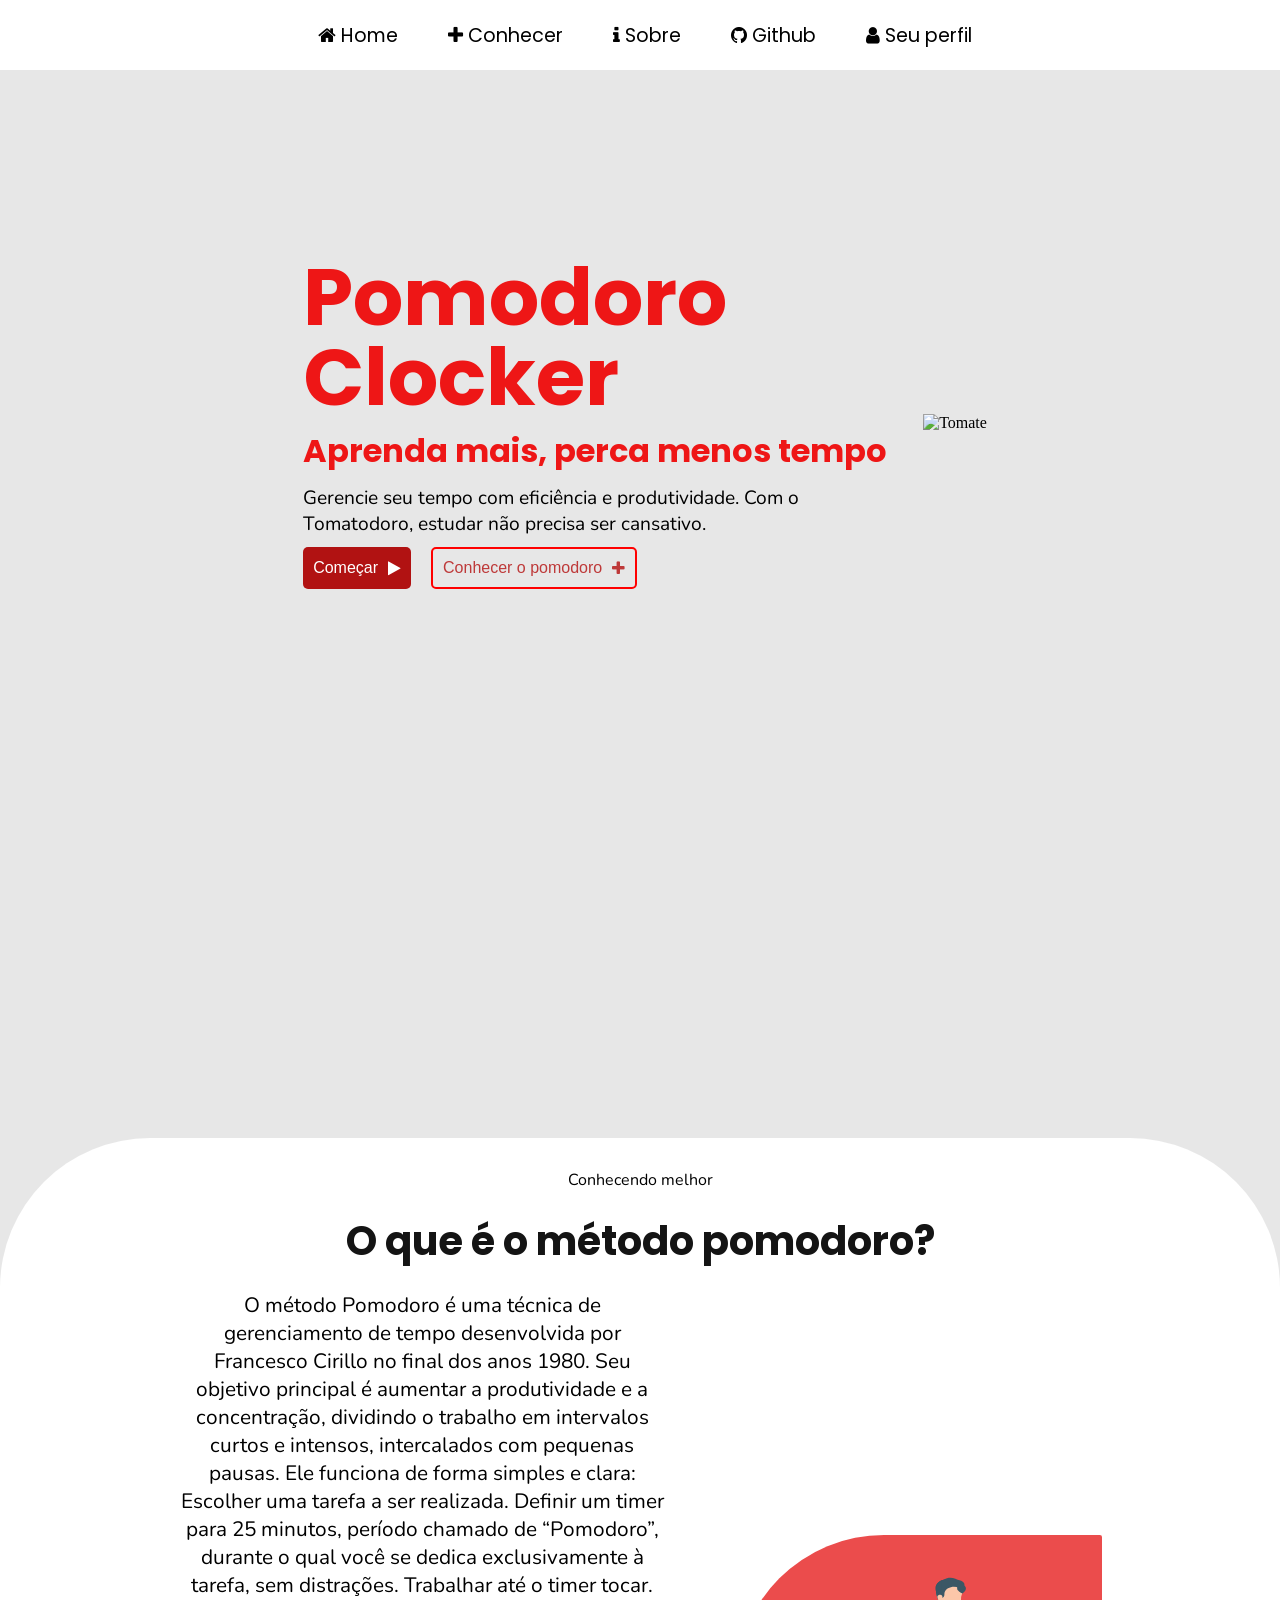
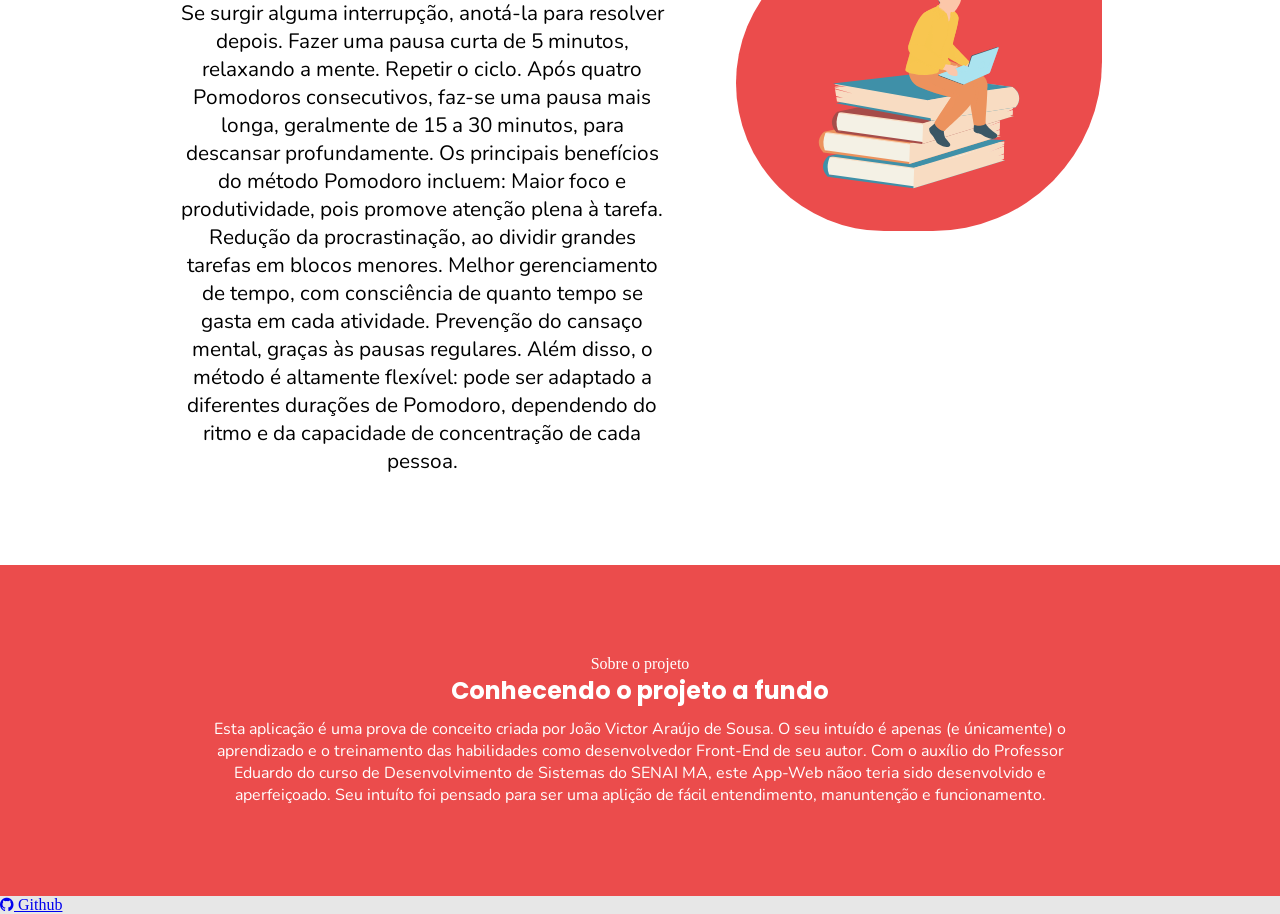
==== index.html @ 53ba9bc6 "Fix HTML structure and update input types" ====
<!DOCTYPE html>
<html lang="pt-BR">

<head>
    <meta charset="UTF-8">
    <meta name="viewport" content="width=device-width, initial-scale=1.0">
    
    <script src="pomodoro.js" defer></script>
    <script src="https://cdn.jsdelivr.net/npm/sweetalert2@11"></script>
    
    <link rel="stylesheet" href="tomatodoro.css">
    </link>

    <link rel="preconnect" href="https://fonts.googleapis.com">
    <link rel="preconnect" href="https://fonts.gstatic.com" crossorigin>
    <link
        href="https://fonts.googleapis.com/css2?family=Poppins:ital,wght@0,100;0,200;0,300;0,400;0,500;0,600;0,700;0,800;0,900;1,100;1,200;1,300;1,400;1,500;1,600;1,700;1,800;1,900&display=swap"
        rel="stylesheet">
    <link rel="stylesheet" href="https://cdnjs.cloudflare.com/ajax/libs/font-awesome/4.7.0/css/font-awesome.min.css">
    <link rel="preconnect" href="https://fonts.googleapis.com">
    <link rel="preconnect" href="https://fonts.gstatic.com" crossorigin>
    <link href="https://fonts.googleapis.com/css2?family=Nunito:ital,wght@0,200..1000;1,200..1000&display=swap"
        rel="stylesheet">

    <title>Pomodorito</title>
</head>

<body>
    <header>
        <div class="nav-mobile-button">
            <button class="open-sidebar">
                <i class="fa fa-bars"></i>
            </button>
        </div>

        <nav class="navbar-desktop">
            <a href="" class="site-logo">
                <img src="assets-pomodoro/189981190_03f78755-e337-4c90-8164-d362b39601be.svg" alt="">
            </a>
            <ul class="nav-list-pc">
                <li>
                    <a href="">
                        <i class="fa fa-home"></i> Home
                    </a>
                </li>
                <li>
                    <a href="#know-about-pomodoro">
                        <i class="fa fa-plus" aria-hidden="true"></i> Conhecer
                    </a>
                </li>

                <li>
                    <a href="#about">
                        <i class="fa fa-info" aria-hidden="true"></i> Sobre
                    </a>
                </li>

                <li>
                    <a href="https://github.com/4rauj6">
                        <i class="fa fa-github"></i> Github
                    </a>
                </li>

                <li>
                    <a onclick="openUserProfile()" class="profile-icon">
                        <i class="fa fa-user"></i> Seu perfil
                    </a>
                </li>
            </ul>
        </nav>
    </header>



    <section class="homepage" id="home-page">
        <div class="homepage-left-content">
            <h1>Pomodoro Clocker</h1>
            <h3>Aprenda mais, perca menos tempo</h3>
            <p>Gerencie seu tempo com eficiência e produtividade. Com o Tomatodoro, estudar não precisa ser cansativo.
            </p>

            <div class="button-group">
                <button onclick="startApp()" class="homepage-button">
                    Começar <i class="fa fa-play"></i>
                </button>

                <a href="#know-about-pomodoro" style="text-decoration: none;">
                    <button class="homepage-button" id="button2">
                        Conhecer o pomodoro <i class="fa fa-plus"></i>
                    </button>
                </a>
            </div>
        </div>



        <div class="homepage-right-content">
            <img src="assets-pomodoro/189981190_03f78755-e337-4c90-8164-d362b39601be.svg" alt="Tomate">
        </div>
    </section>



    <section id="know-about-pomodoro" class="know-more">
        <span class="section-sticker">Conhecendo melhor</span>
        <h1>O que é o método pomodoro?</h1>

        <div class="content1">
            <p class="pomodoro-description">
                O método Pomodoro é uma técnica de gerenciamento de tempo desenvolvida por Francesco Cirillo no final
                dos anos 1980. Seu objetivo principal é aumentar a produtividade e a concentração, dividindo o trabalho
                em
                intervalos curtos e intensos, intercalados com pequenas pausas. Ele funciona de forma simples e clara:
                Escolher uma tarefa a ser realizada.

                Definir um timer para 25 minutos, período chamado de “Pomodoro”, durante o qual você se dedica
                exclusivamente à tarefa, sem distrações.
                Trabalhar até o timer tocar. Se surgir alguma interrupção, anotá-la para resolver depois.
                Fazer uma pausa curta de 5 minutos, relaxando a mente.
                Repetir o ciclo. Após quatro Pomodoros consecutivos, faz-se uma pausa mais longa, geralmente de 15 a 30
                minutos, para descansar profundamente.

                Os principais benefícios do método Pomodoro incluem:
                Maior foco e produtividade, pois promove atenção plena à tarefa.
                Redução da procrastinação, ao dividir grandes tarefas em blocos menores.
                Melhor gerenciamento de tempo, com consciência de quanto tempo se gasta em cada atividade.
                Prevenção do cansaço mental, graças às pausas regulares.
                Além disso, o método é altamente flexível: pode ser adaptado a diferentes durações de Pomodoro,
                dependendo
                do ritmo e da capacidade de concentração de cada pessoa.
            </p>

            <div class="timer-img">
                <img src="assets-pomodoro/17543960_2002.i515.001_modern_students_flat_icons-13.svg" alt="">
            </div>
        </div>
    </section>

    <section id="about" class="about">
        <p class="section-sticker-2">Sobre o projeto</p>
        <h1>Conhecendo o projeto a fundo</h1>

        <p class="about-project">
            Esta aplicação é uma prova de conceito criada por João Victor Araújo de Sousa. O seu intuído é apenas (e
            únicamente) o aprendizado e o treinamento das habilidades como desenvolvedor Front-End de seu autor. Com o
            auxílio do Professor Eduardo do curso de Desenvolvimento de Sistemas do SENAI MA, este App-Web nãoo teria
            sido desenvolvido e aperfeiçoado. Seu intuíto foi pensado para ser uma aplição de fácil entendimento,
            manuntenção e funcionamento.
        </p>
    </section>

    <section class="pomodoro-app" id="pomodoro-app">
        <span class="section-sticker">Cronômetro</span>

        <div class="timer-container">
            <h2 id="timer-status" style="font-family: 'Poppins';">Pronto para começar?</h2>

            <div class="timer-display">
                <span id="minutes">00</span>:<span id="seconds">00</span>
            </div>



            <div class="timer-setup" id="timer-setup">
                <label for="user-time">Definir tempo de foco:</label>
                <input type="time" id="user-time" value="0:00" step="1" required><br>
                <label for="rest-time">Definir tempo de pausa:</label>
                <input type="time" id="rest-time" value="00:00" step="1" required><br>
                <label for="task-input">Definir uma tarefa:</label>
                <input type="text" id="task-input">
            </div>



            <div class="button-control-group" style="margin-top: 20px;">
                <button id="btn-start" class="homepage-button">
                    Iniciar Tarefa <i class="fa fa-play"></i>
                </button>

                <button id="btn-pause" onclick="pauseTimer()" class="homepage-button" style="display: none;">
                    Pausar <i class="fa fa-pause"></i>
                </button>

                <button id="btn-reset" onclick="resetTimer()" class="homepage-button">
                    Resetar <i class="fa fa-refresh"></i>
                </button>
            </div>
        </div>
    </section>

    <section id="profile-page">
        <div class="profile-main-page">

        </div>
    </section>

    <section class="footer">
        <footer>
            <ul>
                <li>
                    <a href="https://github.com/4rauj6">
                        <i class="fa fa-github"></i> Github
                    </a>
                </li>
            </ul>
        </footer>
    </section>
</body>



</html>
---- tomatodoro.css ----
* {
    margin: 0;
    box-sizing: border-box;
    padding: 0;
    scroll-behavior: smooth;
}

body {
    background-color: #e7e7e7;
}

header {
    height: 12vh;
}



.nav-mobile-button {
    display: none;
}

.navbar-desktop {
    position: fixed;
    display: flex;
    align-items: center;
    justify-content: space-between;
    background-color: white;
    padding: 10px;
    width: 100%;
    font-family: 'Poppins';
    z-index: 999;
}

.navbar-desktop a {
    cursor: pointer;
}

.site-logo {
    display: flex;
    justify-content: flex-start;
}

.site-logo img {
    height: 50px;
    width: auto;
    margin-left: 10px;
}

.nav-list-pc {
    display: flex;
    gap: 50px;
    margin: 0;
    padding: 0;
    list-style: none;
    justify-content: center;
    flex: 1;

}

.nav-list-pc li a {
    color: black;
    text-decoration: none;
    font-size: 1.2em;
    transition: color 0.4s ease-in-out;
    cursor: pointer;
}

.nav-list-pc li a:hover {
    color: red;
}

.homepage {
    display: flex;
    align-items: center;
    justify-content: center;
    gap: 30px;
    height: 70vh;
}

.homepage-left-content {
    display: flex;
    flex-direction: column;
    gap: 10px;
    max-width: 600px;
    padding: 10px 10px;
    font-family: 'Poppins';
    border-radius: 10px;
}

.homepage-left-content h1 {
    font-size: 5em;
    margin: 0;
    display: flex;
    justify-content: center;
    color: rgb(238, 22, 22);
    line-height: 1;
}

.homepage-left-content h3 {
    font-size: 2em;
    margin: 0;
    display: flex;
    text-align: center;
    color: rgb(238, 22, 22);
    width: 200%;
}



.homepage-left-content p {
    font-family: 'Nunito';
    font-size: 1.2em;
}

.button-group {
    display: flex;
    gap: 20px;
    justify-content: flex-start;
}

.homepage-button {
    padding: 10px 10px;
    font-size: 1em;
    border: none;
    border-radius: 5px;
    cursor: pointer;
    display: flex;
    align-items: center;
    gap: 10px;
    background-color: #b11212;
    color: white;
    transition: 0.3s;
}


.homepage-button:hover {
    background-color: rgb(255, 0, 0);
    color: white;
}

#button2 {
    background-color: rgba(255, 255, 255, 0);
    color: #be3939;
    border: 2px solid #ff0000;
}



#button2:hover {

    background-color: #ff0000;

    color: white;

}





.homepage-right-content img {

    width: 150%;

    max-width: 500px;

    height: auto;

}



#know-about-pomodoro {

    margin-top: 400px;

    background-color: white;

    border-radius: 150px 150px 0 0;

    padding: 10px 30px 90px;

}



#know-about-pomodoro h1 {

    font-size: 2.5em;

    color: #141414;

    margin-bottom: 20px;

    text-align: center;

    font-family: 'Poppins';

}



.content1 {

    display: flex;

    justify-content: center;

    align-items: center;

    gap: 70px;

}



.pomodoro-description {

    font-family: 'Nunito';

    text-align: center;

    width: 40%;

    font-size: 1.3em;

}



.section-sticker {

    display: flex;

    justify-content: center;

    align-items: center;

    height: 7vh;

    font-family: 'Nunito';

}



.timer-img {

    width: 30%;

    display: flex;

    justify-content: center;

    background-color: rgb(235, 76, 76);

    border-radius: 700px 10px 800px 700px;

    padding: 10px;

}



.timer-img img {

    width: 80%;

    max-width: 500px;

    height: auto;

}



#about {

    display: flex;

    flex-direction: column;

    justify-content: center;

    align-items: center;

    background-color: rgb(235, 76, 76);

    color: white;

    padding: 90px 30px;

}



#about span {

    margin-top: 10px;

    margin-bottom: 10px;

    width: 10%;

    font-size: 1em;

}



#about h1 {

    font-family: 'Poppins';

}



.about-project {

    margin-top: 10px;

    display: flex;

    flex-direction: column;

    justify-content: center;

    align-items: center;

    text-align: center;

    width: 70%;

    font-family: 'Nunito';

}



.pomodoro-app {

    display: none;

    padding: 40px;

    text-align: center;

    font-family: 'Cabin';

}



#timer-status h2 {

    font-family: 'Cabin' !important;

}



.timer-display {

    font-size: 4rem;
    font-family: 'Poppins', sans-serif;
    font-weight: 700;
    margin: 20px 0;

}



.timer-setup {

    background-color: white;

    padding: 30px;

    width: 30%;

    border-radius: 20px;

    display: flex;

    flex-direction: column;

    justify-content: center;

    align-items: center;

    margin: 0 auto;

}



.timer-setup label {

    font-family: 'Nunito', sans-serif;
    margin-right: 10px;

}


.timer-setup input {

    padding: 5px;
    font-family: 'Poppins';

    border-radius: 5px;

}

.time-input-row {
    display: flex;
    align-items: center;
    justify-content: center;
    gap: 6px;
    margin-bottom: 12px;
    font-family: 'Poppins', sans-serif;
    font-size: 1.1rem;
    font-weight: 600;
}

.time-input-row input[type="number"] {
    width: 4rem;
    text-align: center;
}



.button-control-group {

    width: 100%;

    padding: 10px;

    border-radius: 20px;

    display: flex;

    justify-content: center;

    align-items: center;

    margin: 0 auto;

    gap: 30px;

}



.button-control-group button {
    padding: 20px 30px;
}

#btn-reset {
    display: none;
    background-color: transparent;
    border: solid 2px red;
    color: red;
}

#btn-reset:hover {
    background-color: red;
    color: white;
}


.swal2-popup {
    font-family: 'Nunito';
}

.profile-icon {
    font-size: 1.6em;
}

@media (min-width: 360px) and (max-width: 730px) {

    html,
    body {
        overflow-x: hidden;
        width: 100%;
    }

    .homepage {
        flex-direction: column;
        height: auto;
        padding: 40px 20px;
        gap: 20px;
    }

    .nav-mobile-button {
        display: block;
        padding: 15px;
    }

    .nav-mobile-button button {
        position: fixed;
        border: none;
        color: red;
        font-size: 2em;
        background-color: white;
        width: 45px;
        height: 45px;
        border-radius: 10px;
        z-index: 1000;
    }

    .fa-times {
        color: red;
    }

    .site-logo,
    .navbar-desktop {
        display: none;
    }

    .navbar-desktop.active {
        position: fixed;
        top: 70px;
        display: flex;
        flex-direction: column;
        justify-content: center;
        align-items: center;
        width: 100%;
        height: 100vh;
        border-radius: 0 20px 20px 0;
        animation: slideToLeft 0.2s ease-in-out forwards;
    }

    .navbar-desktop.active ul {
        gap: 50px;
        margin-bottom: 100px;
        font-size: 1.4em;
        flex-direction: column;
    }

    @keyframes slideToLeft {
        from {
            opacity: 0;
            transform: translateX(-100%);
        }

        to {
            opacity: 1;
            transform: translateX(0);
        }
    }

    .homepage-left-content {
        padding: 20px 10px;
        text-align: center;
        width: 100%;
        line-height: 1.2;
    }

    .homepage-left-content h1 {
        font-size: 2.2em;
        width: 100%;
    }

    .homepage-left-content h3 {
        font-size: 1.2em;
        text-align: center;
        width: 100% !important;
        display: block;
    }

    .homepage-left-content p {
        font-size: 1em;
        width: 100%;
    }

    .homepage-right-content {
        display: none;
    }

    .button-group {
        flex-direction: column;
        align-items: center;
        width: 100%;
        gap: 10px;
    }

    .homepage-button {
        justify-content: center;
        align-items: center;
        width: 100%;
        max-width: 280px;
        padding: 12px 20px;
    }

    .content1 {
        flex-direction: column;
        gap: 20px;
    }

    #know-about-pomodoro {
        margin-top: 200px;
        border-radius: 30px;
        padding: 40px 20px;
    }

    #know-about-pomodoro h1 {
        font-size: 1.6em;
        width: 100%;
    }

    .pomodoro-description {
        width: 100%;
        font-size: 1rem;
        text-align: left;
    }

    .timer-img {
        display: none;
    }

    #about {
        padding: 40px 20px;
    }

    .section-sticker-2 {
        font-size: 1em;
        margin-bottom: 10px;
        width: auto !important;
    }

    .about-project {
        width: 100%;
        font-size: 14px;
    }

    .about h1 {
        font-size: 1.5em;
        text-align: center;
    }

    .timer-setup {
        width: 100%;
        max-width: 320px;
        font-size: 1em;
        padding: 20px;
    }

    .button-control-group {
        flex-direction: column;
        width: 100%;
        gap: 15px;
    }

    .button-control-group button {
        width: 100%;
        max-width: 280px;
    }
}
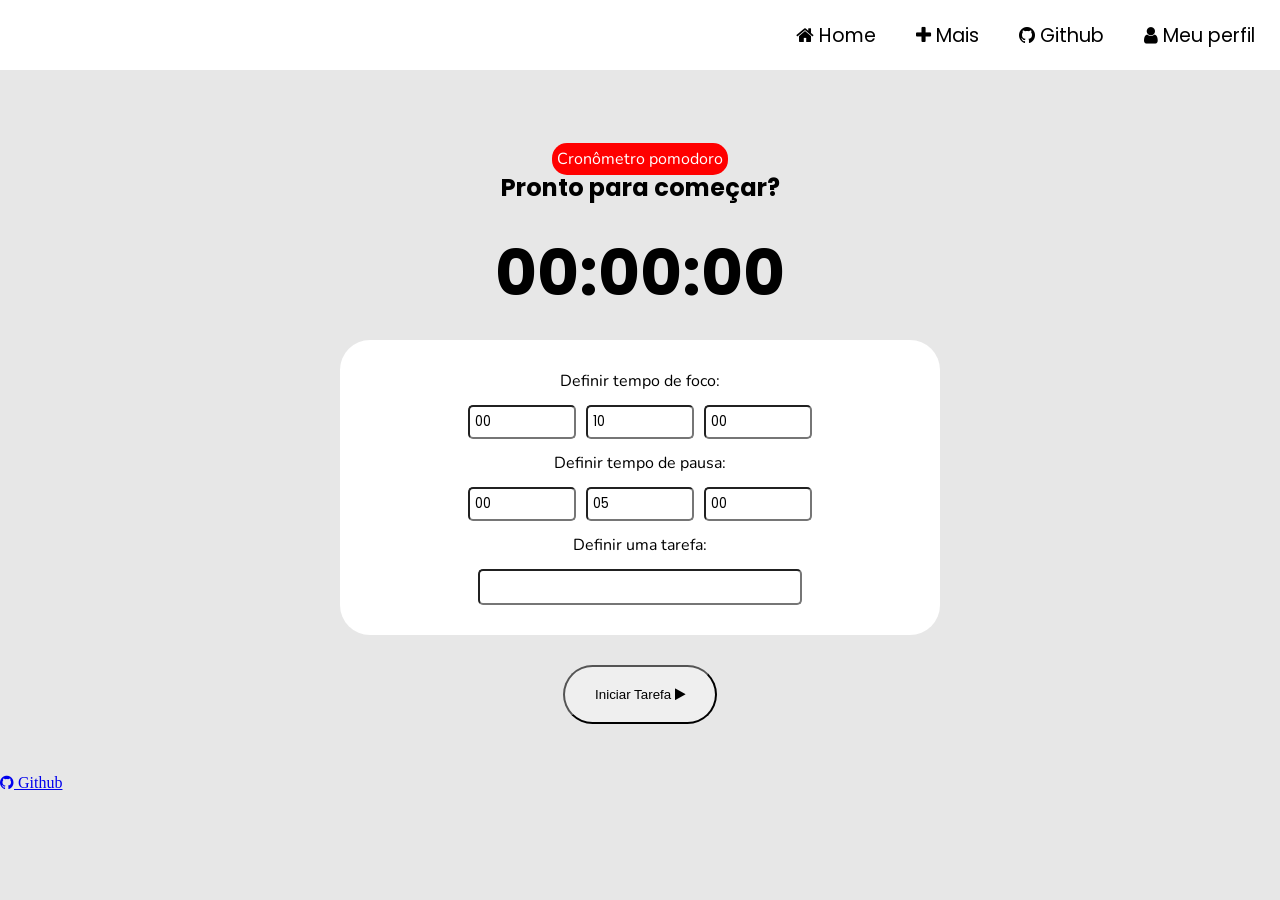
==== commit 41c962e1: "The main files has been modified" ====
--- a/index.html
+++ b/index.html
@@ -44,14 +44,8 @@
                     </a>
                 </li>
                 <li>
-                    <a href="#know-about-pomodoro">
-                        <i class="fa fa-plus" aria-hidden="true"></i> Conhecer
-                    </a>
-                </li>
-
-                <li>
-                    <a href="#about">
-                        <i class="fa fa-info" aria-hidden="true"></i> Sobre
+                    <a class="show-hide-elements">
+                        <i class="fa fa-plus" aria-hidden="true"></i> Mais
                     </a>
                 </li>
 
@@ -63,7 +57,7 @@
 
                 <li>
                     <a onclick="openUserProfile()" class="profile-icon">
-                        <i class="fa fa-user"></i> Seu perfil
+                        <i class="fa fa-user"></i> Meu perfil
                     </a>
                 </li>
             </ul>
@@ -71,101 +65,35 @@
     </header>
 
 
-
-    <section class="homepage" id="home-page">
-        <div class="homepage-left-content">
-            <h1>Pomodoro Clocker</h1>
-            <h3>Aprenda mais, perca menos tempo</h3>
-            <p>Gerencie seu tempo com eficiência e produtividade. Com o Tomatodoro, estudar não precisa ser cansativo.
-            </p>
-
-            <div class="button-group">
-                <button onclick="startApp()" class="homepage-button">
-                    Começar <i class="fa fa-play"></i>
-                </button>
-
-                <a href="#know-about-pomodoro" style="text-decoration: none;">
-                    <button class="homepage-button" id="button2">
-                        Conhecer o pomodoro <i class="fa fa-plus"></i>
-                    </button>
-                </a>
-            </div>
-        </div>
-
-
-
-        <div class="homepage-right-content">
-            <img src="assets-pomodoro/189981190_03f78755-e337-4c90-8164-d362b39601be.svg" alt="Tomate">
-        </div>
-    </section>
-
-
-
-    <section id="know-about-pomodoro" class="know-more">
-        <span class="section-sticker">Conhecendo melhor</span>
-        <h1>O que é o método pomodoro?</h1>
-
-        <div class="content1">
-            <p class="pomodoro-description">
-                O método Pomodoro é uma técnica de gerenciamento de tempo desenvolvida por Francesco Cirillo no final
-                dos anos 1980. Seu objetivo principal é aumentar a produtividade e a concentração, dividindo o trabalho
-                em
-                intervalos curtos e intensos, intercalados com pequenas pausas. Ele funciona de forma simples e clara:
-                Escolher uma tarefa a ser realizada.
-
-                Definir um timer para 25 minutos, período chamado de “Pomodoro”, durante o qual você se dedica
-                exclusivamente à tarefa, sem distrações.
-                Trabalhar até o timer tocar. Se surgir alguma interrupção, anotá-la para resolver depois.
-                Fazer uma pausa curta de 5 minutos, relaxando a mente.
-                Repetir o ciclo. Após quatro Pomodoros consecutivos, faz-se uma pausa mais longa, geralmente de 15 a 30
-                minutos, para descansar profundamente.
-
-                Os principais benefícios do método Pomodoro incluem:
-                Maior foco e produtividade, pois promove atenção plena à tarefa.
-                Redução da procrastinação, ao dividir grandes tarefas em blocos menores.
-                Melhor gerenciamento de tempo, com consciência de quanto tempo se gasta em cada atividade.
-                Prevenção do cansaço mental, graças às pausas regulares.
-                Além disso, o método é altamente flexível: pode ser adaptado a diferentes durações de Pomodoro,
-                dependendo
-                do ritmo e da capacidade de concentração de cada pessoa.
-            </p>
-
-            <div class="timer-img">
-                <img src="assets-pomodoro/17543960_2002.i515.001_modern_students_flat_icons-13.svg" alt="">
-            </div>
-        </div>
-    </section>
-
-    <section id="about" class="about">
-        <p class="section-sticker-2">Sobre o projeto</p>
-        <h1>Conhecendo o projeto a fundo</h1>
-
-        <p class="about-project">
-            Esta aplicação é uma prova de conceito criada por João Victor Araújo de Sousa. O seu intuído é apenas (e
-            únicamente) o aprendizado e o treinamento das habilidades como desenvolvedor Front-End de seu autor. Com o
-            auxílio do Professor Eduardo do curso de Desenvolvimento de Sistemas do SENAI MA, este App-Web nãoo teria
-            sido desenvolvido e aperfeiçoado. Seu intuíto foi pensado para ser uma aplição de fácil entendimento,
-            manuntenção e funcionamento.
-        </p>
-    </section>
-
     <section class="pomodoro-app" id="pomodoro-app">
-        <span class="section-sticker">Cronômetro</span>
+        <span class="section-sticker-main">Cronômetro pomodoro</span>
 
         <div class="timer-container">
             <h2 id="timer-status" style="font-family: 'Poppins';">Pronto para começar?</h2>
 
             <div class="timer-display">
-                <span id="minutes">00</span>:<span id="seconds">00</span>
+                <span id="hours">00</span>:<span id="minutes">00</span>:<span id="seconds">00</span>
             </div>
 
 
 
             <div class="timer-setup" id="timer-setup">
                 <label for="user-time">Definir tempo de foco:</label>
-                <input type="time" id="user-time" value="0:00" step="1" required><br>
+                
+                <div class="set-timer-container">
+                    <input type="number" class="hours-focus" value="00" inputmode="numeric" required>
+                    <input type="number" class="minutes-focus" value="10" inputmode="numeric" required>
+                    <input type="number" class="seconds-focus" value="00" inputmode="numeric" required>
+                </div>
+
                 <label for="rest-time">Definir tempo de pausa:</label>
-                <input type="time" id="rest-time" value="00:00" step="1" required><br>
+                
+                <div class="set-rest-container">
+                    <input type="number" class="hours-rest"  value="00" inputmode="numeric" required>
+                    <input type="number" class="minutes-rest" value="05" inputmode="numeric" required>
+                    <input type="number" class="seconds-rest" value="00" inputmode="numeric" required>
+                </div>
+                
                 <label for="task-input">Definir uma tarefa:</label>
                 <input type="text" id="task-input">
             </div>
@@ -173,7 +101,7 @@
 
 
             <div class="button-control-group" style="margin-top: 20px;">
-                <button id="btn-start" class="homepage-button">
+                <button id="btn-start" class="start-app-button">
                     Iniciar Tarefa <i class="fa fa-play"></i>
                 </button>
 
@@ -187,6 +115,56 @@
             </div>
         </div>
     </section>
+
+    <div id="ElementHided">
+        <section id="know-about-pomodoro" class="know-more">
+            <span class="section-sticker">Conhecendo melhor</span>
+            <h1>O que é o método pomodoro?</h1>
+
+            <div class="content1">
+                <p class="pomodoro-description">
+                    O método Pomodoro é uma técnica de gerenciamento de tempo desenvolvida por Francesco Cirillo no final
+                    dos anos 1980. Seu objetivo principal é aumentar a produtividade e a concentração, dividindo o trabalho
+                    em
+                    intervalos curtos e intensos, intercalados com pequenas pausas. Ele funciona de forma simples e clara:
+                    Escolher uma tarefa a ser realizada.
+
+                    Definir um timer para 25 minutos, período chamado de “Pomodoro”, durante o qual você se dedica
+                    exclusivamente à tarefa, sem distrações.
+                    Trabalhar até o timer tocar. Se surgir alguma interrupção, anotá-la para resolver depois.
+                    Fazer uma pausa curta de 5 minutos, relaxando a mente.
+                    Repetir o ciclo. Após quatro Pomodoros consecutivos, faz-se uma pausa mais longa, geralmente de 15 a 30
+                    minutos, para descansar profundamente.
+
+                    Os principais benefícios do método Pomodoro incluem:
+                    Maior foco e produtividade, pois promove atenção plena à tarefa.
+                    Redução da procrastinação, ao dividir grandes tarefas em blocos menores.
+                    Melhor gerenciamento de tempo, com consciência de quanto tempo se gasta em cada atividade.
+                    Prevenção do cansaço mental, graças às pausas regulares.
+                    Além disso, o método é altamente flexível: pode ser adaptado a diferentes durações de Pomodoro,
+                    dependendo
+                    do ritmo e da capacidade de concentração de cada pessoa.
+                </p>
+
+                <div class="timer-img">
+                    <img src="assets-pomodoro/17543960_2002.i515.001_modern_students_flat_icons-13.svg" alt="">
+                </div>
+            </div>
+        </section>
+
+        <section id="about" class="about">
+            <p class="section-sticker-2">Sobre o projeto</p>
+            <h1>Conhecendo o projeto a fundo</h1>
+
+            <p class="about-project">
+                Esta aplicação é uma prova de conceito criada por João Victor Araújo de Sousa. O seu intuído é apenas (e
+                únicamente) o aprendizado e o treinamento das habilidades como desenvolvedor Front-End de seu autor. Com o
+                auxílio do Professor Eduardo do curso de Desenvolvimento de Sistemas do SENAI MA, este App-Web nãoo teria
+                sido desenvolvido e aperfeiçoado. Seu intuíto foi pensado para ser uma aplição de fácil entendimento,
+                manuntenção e funcionamento.
+            </p>
+        </section>
+    </div>
 
     <section id="profile-page">
         <div class="profile-main-page">
--- a/tomatodoro.css
+++ b/tomatodoro.css
@@ -1,659 +1,555 @@
 * {
-    margin: 0;
-    box-sizing: border-box;
-    padding: 0;
-    scroll-behavior: smooth;
+  margin: 0;
+  box-sizing: border-box;
+  padding: 0;
+  scroll-behavior: smooth;
 }
 
 body {
-    background-color: #e7e7e7;
+  background-color: #e7e7e7;
 }
 
 header {
-    height: 12vh;
-}
-
-
+  height: 12vh;
+}
 
 .nav-mobile-button {
+  display: none;
+}
+
+.navbar-desktop {
+  position: fixed;
+  display: flex;
+  align-items: center;
+  justify-content: space-between;
+  background-color: white;
+  padding: 10px;
+  width: 100%;
+  font-family: "Poppins";
+  z-index: 999;
+}
+
+.navbar-desktop a {
+  cursor: pointer;
+}
+
+.site-logo {
+  display: flex;
+  justify-content: flex-start;
+}
+
+.site-logo img {
+  height: 50px;
+  width: auto;
+  margin-left: 10px;
+}
+
+.nav-list-pc {
+  display: flex;
+  gap: 40px;
+  margin: 0;
+  padding: 0 15px;
+  list-style: none;
+  justify-content: right;
+  flex: 1;
+}
+
+.nav-list-pc li a {
+  color: black;
+  text-decoration: none;
+  font-size: 1.2em;
+  transition: color 0.4s ease-in-out;
+  cursor: pointer;
+}
+
+.nav-list-pc li a:hover {
+  color: red;
+}
+
+#button2 {
+  background-color: rgba(255, 255, 255, 0);
+  color: #be3939;
+  border: 2px solid #ff0000;
+}
+
+#button2:hover {
+  background-color: #ff0000;
+  color: white;
+}
+
+#know-about-pomodoro {
+  background-color: white;
+  border-radius: 150px 150px 0 0;
+  padding: 10px 30px 90px;
+}
+
+#know-about-pomodoro h1 {
+  font-size: 2.5em;
+  color: #141414;
+  margin-bottom: 20px;
+  text-align: center;
+  font-family: "Poppins";
+}
+
+.content1 {
+  display: flex;
+  justify-content: center;
+  align-items: center;
+  gap: 70px;
+}
+
+.pomodoro-description {
+  font-family: "Nunito";
+  text-align: center;
+  width: 40%;
+  font-size: 1.3em;
+}
+
+.section-sticker {
+  display: flex;
+  justify-content: center;
+  align-items: center;
+  height: 7vh;
+  font-family: "Nunito";
+}
+
+.section-sticker-main {
+  font-family: "Nunito";
+  background-color: red;
+  color: white;
+  padding: 5px;
+  border-radius: 15px;
+}
+
+.timer-img {
+  width: 30%;
+  display: flex;
+  justify-content: center;
+  background-color: rgb(235, 76, 76);
+  border-radius: 700px 10px 800px 700px;
+  padding: 10px;
+}
+
+.timer-img img {
+  width: 80%;
+  max-width: 500px;
+  height: auto;
+}
+
+#ElementHided {
+  display: none;
+}
+
+#ElementHided.active {
+  display: flex;
+  flex-direction: column;
+}
+
+#about {
+  display: flex;
+  flex-direction: column;
+  justify-content: center;
+  align-items: center;
+  background-color: rgb(235, 76, 76);
+  color: white;
+  padding: 90px 30px;
+}
+
+#about span {
+  margin-top: 10px;
+  margin-bottom: 10px;
+  width: 10%;
+  font-size: 1em;
+}
+
+#about h1 {
+  font-family: "Poppins";
+}
+
+.about-project {
+  margin-top: 10px;
+  display: flex;
+  flex-direction: column;
+  justify-content: center;
+  align-items: center;
+  text-align: center;
+  width: 70%;
+  font-family: "Nunito";
+}
+
+.pomodoro-app {
+  display: block;
+  padding: 40px;
+  text-align: center;
+  font-family: "Cabin";
+}
+
+.pomodoro-app.active {
+  display: none;
+}
+
+#timer-status h2 {
+  font-family: "Cabin" !important;
+}
+
+.timer-display {
+  font-size: 4rem;
+  font-family: "Poppins", sans-serif;
+  font-weight: 700;
+  margin: 20px 0;
+}
+
+.timer-setup {
+  display: flex;
+  flex-direction: column;
+  justify-content: center;
+  align-items: center;
+  background-color: white;
+  padding: 30px;
+  width: 50%;
+  gap: 13px;
+  border-radius: 30px;
+  margin: 0 auto;
+}
+
+.timer-setup label {
+  font-family: "Nunito", sans-serif;
+}
+
+.timer-setup input {
+  padding: 5px;
+  font-family: "Poppins";
+  border-radius: 5px;
+}
+.time-input-row {
+  display: flex;
+  align-items: center;
+  justify-content: center;
+  gap: 6px;
+  margin-bottom: 50px;
+  font-family: "Poppins", sans-serif;
+  font-size: 1.1rem;
+  font-weight: 600;
+}
+
+.time-input-row input[type="number"] {
+  width: 4rem;
+  text-align: center;
+}
+
+.set-timer-container {
+  display: flex;
+  flex-direction: row;
+  gap: 10px;
+  justify-content: center;
+  align-items: center;
+}
+
+.set-timer-container input {
+  width: 20%;
+}
+
+.set-rest-container {
+  display: flex;
+  flex-direction: row;
+  gap: 10px;
+  justify-content: center;
+  align-items: center;
+}
+
+.set-rest-container input {
+  width: 20%;
+}
+
+#task-input {
+  width: 60%;
+  padding: 6px;
+}
+
+.button-control-group {
+  width: 100%;
+  padding: 10px;
+  display: flex;
+  justify-content: center;
+  align-items: center;
+  margin: 0 auto;
+  gap: 30px;
+}
+
+.button-control-group button {
+  border-radius: 30px;
+  padding: 20px 30px;
+}
+
+#btn-reset {
+  display: none;
+  background-color: transparent;
+  border: solid 2px red;
+  color: red;
+}
+
+#btn-reset:hover {
+  background-color: red;
+  color: white;
+}
+
+.swal2-popup {
+  font-family: "Nunito";
+}
+
+.profile-signin-page {
+  display: flex;
+  flex-direction: row;
+  gap: 60px;
+  justify-content: center;
+  align-items: center;
+  height: 70vh;
+}
+
+.text-content-signin {
+  text-align: center;
+  margin-bottom: 80px;
+  line-height: 1.4;
+}
+
+.text-content-signin h2 {
+  font-size: 2em;
+}
+
+.text-content-signin p {
+  font-size: 1.5em;
+  width: 100%;
+  margin-bottom: 10px;
+}
+
+.text-content-signin img {
+  width: 50%;
+}
+
+#sign-in-form {
+  display: flex;
+  flex-direction: column;
+  justify-content: center;
+  align-items: center;
+  text-align: center;
+  gap: 20px;
+  background-color: rgb(255, 255, 255);
+  width: 35%;
+  height: 60vh;
+  border-radius: 20px;
+  line-height: 0.5;
+}
+
+#sign-in-form h3 {
+  font-size: 2em;
+}
+
+#sign-in-form p {
+  font-size: 1.3em;
+  line-height: 1;
+  width: 60%;
+  margin-bottom: 20px;
+}
+
+#sign-in-form input[type="text"] {
+  padding: 3px 10px;
+}
+
+#sign-in-form input[type="submit"] {
+  padding: 7px 72px;
+  font-size: 1em;
+  border: none;
+  border-radius: 20px;
+  cursor: pointer;
+  display: flex;
+  align-items: center;
+  background-color: transparent;
+  color: red;
+  border: solid 2px red;
+  transition: 0.3s;
+}
+
+#sign-in-form input[type="submit"]:hover {
+  background-color: red;
+  color: white;
+}
+
+@media (min-width: 360px) and (max-width: 730px) {
+  html,
+  body {
+    overflow-x: hidden;
+    width: 100%;
+  }
+
+  .homepage {
+    flex-direction: column;
+    height: auto;
+    padding: 40px 20px;
+    gap: 20px;
+  }
+
+  .nav-mobile-button {
+    display: block;
+    padding: 15px;
+  }
+
+  .nav-mobile-button button {
+    position: fixed;
+    border: none;
+    color: red;
+    font-size: 2em;
+    background-color: white;
+    width: 45px;
+    height: 45px;
+    border-radius: 10px;
+    z-index: 1000;
+  }
+
+  .fa-times {
+    color: red;
+  }
+
+  .site-logo,
+  .navbar-desktop {
     display: none;
-}
-
-.navbar-desktop {
+  }
+
+  .navbar-desktop.active {
     position: fixed;
-    display: flex;
-    align-items: center;
-    justify-content: space-between;
-    background-color: white;
-    padding: 10px;
-    width: 100%;
-    font-family: 'Poppins';
-    z-index: 999;
-}
-
-.navbar-desktop a {
-    cursor: pointer;
-}
-
-.site-logo {
-    display: flex;
-    justify-content: flex-start;
-}
-
-.site-logo img {
-    height: 50px;
-    width: auto;
-    margin-left: 10px;
-}
-
-.nav-list-pc {
-    display: flex;
-    gap: 50px;
-    margin: 0;
-    padding: 0;
-    list-style: none;
-    justify-content: center;
-    flex: 1;
-
-}
-
-.nav-list-pc li a {
-    color: black;
-    text-decoration: none;
-    font-size: 1.2em;
-    transition: color 0.4s ease-in-out;
-    cursor: pointer;
-}
-
-.nav-list-pc li a:hover {
-    color: red;
-}
-
-.homepage {
-    display: flex;
-    align-items: center;
-    justify-content: center;
-    gap: 30px;
-    height: 70vh;
-}
-
-.homepage-left-content {
+    top: 70px;
     display: flex;
     flex-direction: column;
+    justify-content: center;
+    align-items: center;
+    width: 100%;
+    height: 100vh;
+    border-radius: 0 20px 20px 0;
+    animation: slideToLeft 0.2s ease-in-out forwards;
+  }
+
+  .navbar-desktop.active ul {
+    gap: 50px;
+    margin-bottom: 100px;
+    font-size: 1.4em;
+    flex-direction: column;
+  }
+
+  @keyframes slideToLeft {
+    from {
+      opacity: 0;
+      transform: translateX(-100%);
+    }
+
+    to {
+      opacity: 1;
+      transform: translateX(0);
+    }
+  }
+
+  .homepage-left-content {
+    padding: 20px 10px;
+    text-align: center;
+    width: 100%;
+    line-height: 1.2;
+  }
+
+  .homepage-left-content h1 {
+    font-size: 2.2em;
+    width: 100%;
+  }
+
+  .homepage-left-content h3 {
+    font-size: 1.2em;
+    text-align: center;
+    width: 100% !important;
+    display: block;
+  }
+
+  .homepage-left-content p {
+    font-size: 1em;
+    width: 100%;
+  }
+
+  .homepage-right-content {
+    display: none;
+  }
+
+  .button-group {
+    flex-direction: column;
+    align-items: center;
+    width: 100%;
     gap: 10px;
-    max-width: 600px;
-    padding: 10px 10px;
-    font-family: 'Poppins';
-    border-radius: 10px;
-}
-
-.homepage-left-content h1 {
-    font-size: 5em;
-    margin: 0;
-    display: flex;
+  }
+
+  .homepage-button {
     justify-content: center;
-    color: rgb(238, 22, 22);
-    line-height: 1;
-}
-
-.homepage-left-content h3 {
-    font-size: 2em;
-    margin: 0;
-    display: flex;
+    align-items: center;
+    width: 100%;
+    max-width: 280px;
+    padding: 12px 20px;
+  }
+
+  .content1 {
+    flex-direction: column;
+    gap: 20px;
+  }
+
+  #know-about-pomodoro {
+    margin-top: 200px;
+    border-radius: 30px;
+    padding: 40px 20px;
+  }
+
+  #know-about-pomodoro h1 {
+    font-size: 1.6em;
+    width: 100%;
+  }
+
+  .pomodoro-description {
+    width: 100%;
+    font-size: 1rem;
+    text-align: left;
+  }
+
+  .timer-img {
+    display: none;
+  }
+
+  #about {
+    padding: 40px 20px;
+  }
+
+  .section-sticker-2 {
+    font-size: 1em;
+    margin-bottom: 10px;
+    width: auto !important;
+  }
+
+  .about-project {
+    width: 100%;
+    font-size: 14px;
+  }
+
+  .about h1 {
+    font-size: 1.5em;
     text-align: center;
-    color: rgb(238, 22, 22);
-    width: 200%;
-}
-
-
-
-.homepage-left-content p {
-    font-family: 'Nunito';
-    font-size: 1.2em;
-}
-
-.button-group {
-    display: flex;
-    gap: 20px;
-    justify-content: flex-start;
-}
-
-.homepage-button {
-    padding: 10px 10px;
+  }
+
+  .timer-setup {
+    width: 100%;
+    max-width: 320px;
     font-size: 1em;
-    border: none;
-    border-radius: 5px;
-    cursor: pointer;
-    display: flex;
-    align-items: center;
-    gap: 10px;
-    background-color: #b11212;
-    color: white;
-    transition: 0.3s;
-}
-
-
-.homepage-button:hover {
-    background-color: rgb(255, 0, 0);
-    color: white;
-}
-
-#button2 {
-    background-color: rgba(255, 255, 255, 0);
-    color: #be3939;
-    border: 2px solid #ff0000;
-}
-
-
-
-#button2:hover {
-
-    background-color: #ff0000;
-
-    color: white;
-
-}
-
-
-
-
-
-.homepage-right-content img {
-
-    width: 150%;
-
-    max-width: 500px;
-
-    height: auto;
-
-}
-
-
-
-#know-about-pomodoro {
-
-    margin-top: 400px;
-
-    background-color: white;
-
-    border-radius: 150px 150px 0 0;
-
-    padding: 10px 30px 90px;
-
-}
-
-
-
-#know-about-pomodoro h1 {
-
-    font-size: 2.5em;
-
-    color: #141414;
-
-    margin-bottom: 20px;
-
-    text-align: center;
-
-    font-family: 'Poppins';
-
-}
-
-
-
-.content1 {
-
-    display: flex;
-
-    justify-content: center;
-
-    align-items: center;
-
-    gap: 70px;
-
-}
-
-
-
-.pomodoro-description {
-
-    font-family: 'Nunito';
-
-    text-align: center;
-
-    width: 40%;
-
-    font-size: 1.3em;
-
-}
-
-
-
-.section-sticker {
-
-    display: flex;
-
-    justify-content: center;
-
-    align-items: center;
-
-    height: 7vh;
-
-    font-family: 'Nunito';
-
-}
-
-
-
-.timer-img {
-
-    width: 30%;
-
-    display: flex;
-
-    justify-content: center;
-
-    background-color: rgb(235, 76, 76);
-
-    border-radius: 700px 10px 800px 700px;
-
-    padding: 10px;
-
-}
-
-
-
-.timer-img img {
-
-    width: 80%;
-
-    max-width: 500px;
-
-    height: auto;
-
-}
-
-
-
-#about {
-
-    display: flex;
-
+    padding: 20px;
+  }
+
+  .button-control-group {
     flex-direction: column;
-
-    justify-content: center;
-
-    align-items: center;
-
-    background-color: rgb(235, 76, 76);
-
-    color: white;
-
-    padding: 90px 30px;
-
-}
-
-
-
-#about span {
-
-    margin-top: 10px;
-
-    margin-bottom: 10px;
-
-    width: 10%;
-
-    font-size: 1em;
-
-}
-
-
-
-#about h1 {
-
-    font-family: 'Poppins';
-
-}
-
-
-
-.about-project {
-
-    margin-top: 10px;
-
-    display: flex;
-
-    flex-direction: column;
-
-    justify-content: center;
-
-    align-items: center;
-
-    text-align: center;
-
-    width: 70%;
-
-    font-family: 'Nunito';
-
-}
-
-
-
-.pomodoro-app {
-
-    display: none;
-
-    padding: 40px;
-
-    text-align: center;
-
-    font-family: 'Cabin';
-
-}
-
-
-
-#timer-status h2 {
-
-    font-family: 'Cabin' !important;
-
-}
-
-
-
-.timer-display {
-
-    font-size: 4rem;
-    font-family: 'Poppins', sans-serif;
-    font-weight: 700;
-    margin: 20px 0;
-
-}
-
-
-
-.timer-setup {
-
-    background-color: white;
-
-    padding: 30px;
-
-    width: 30%;
-
-    border-radius: 20px;
-
-    display: flex;
-
-    flex-direction: column;
-
-    justify-content: center;
-
-    align-items: center;
-
-    margin: 0 auto;
-
-}
-
-
-
-.timer-setup label {
-
-    font-family: 'Nunito', sans-serif;
-    margin-right: 10px;
-
-}
-
-
-.timer-setup input {
-
-    padding: 5px;
-    font-family: 'Poppins';
-
-    border-radius: 5px;
-
-}
-
-.time-input-row {
-    display: flex;
-    align-items: center;
-    justify-content: center;
-    gap: 6px;
-    margin-bottom: 12px;
-    font-family: 'Poppins', sans-serif;
-    font-size: 1.1rem;
-    font-weight: 600;
-}
-
-.time-input-row input[type="number"] {
-    width: 4rem;
-    text-align: center;
-}
-
-
-
-.button-control-group {
-
-    width: 100%;
-
-    padding: 10px;
-
-    border-radius: 20px;
-
-    display: flex;
-
-    justify-content: center;
-
-    align-items: center;
-
-    margin: 0 auto;
-
-    gap: 30px;
-
-}
-
-
-
-.button-control-group button {
-    padding: 20px 30px;
-}
-
-#btn-reset {
-    display: none;
-    background-color: transparent;
-    border: solid 2px red;
-    color: red;
-}
-
-#btn-reset:hover {
-    background-color: red;
-    color: white;
-}
-
-
-.swal2-popup {
-    font-family: 'Nunito';
-}
-
-.profile-icon {
-    font-size: 1.6em;
-}
-
-@media (min-width: 360px) and (max-width: 730px) {
-
-    html,
-    body {
-        overflow-x: hidden;
-        width: 100%;
-    }
-
-    .homepage {
-        flex-direction: column;
-        height: auto;
-        padding: 40px 20px;
-        gap: 20px;
-    }
-
-    .nav-mobile-button {
-        display: block;
-        padding: 15px;
-    }
-
-    .nav-mobile-button button {
-        position: fixed;
-        border: none;
-        color: red;
-        font-size: 2em;
-        background-color: white;
-        width: 45px;
-        height: 45px;
-        border-radius: 10px;
-        z-index: 1000;
-    }
-
-    .fa-times {
-        color: red;
-    }
-
-    .site-logo,
-    .navbar-desktop {
-        display: none;
-    }
-
-    .navbar-desktop.active {
-        position: fixed;
-        top: 70px;
-        display: flex;
-        flex-direction: column;
-        justify-content: center;
-        align-items: center;
-        width: 100%;
-        height: 100vh;
-        border-radius: 0 20px 20px 0;
-        animation: slideToLeft 0.2s ease-in-out forwards;
-    }
-
-    .navbar-desktop.active ul {
-        gap: 50px;
-        margin-bottom: 100px;
-        font-size: 1.4em;
-        flex-direction: column;
-    }
-
-    @keyframes slideToLeft {
-        from {
-            opacity: 0;
-            transform: translateX(-100%);
-        }
-
-        to {
-            opacity: 1;
-            transform: translateX(0);
-        }
-    }
-
-    .homepage-left-content {
-        padding: 20px 10px;
-        text-align: center;
-        width: 100%;
-        line-height: 1.2;
-    }
-
-    .homepage-left-content h1 {
-        font-size: 2.2em;
-        width: 100%;
-    }
-
-    .homepage-left-content h3 {
-        font-size: 1.2em;
-        text-align: center;
-        width: 100% !important;
-        display: block;
-    }
-
-    .homepage-left-content p {
-        font-size: 1em;
-        width: 100%;
-    }
-
-    .homepage-right-content {
-        display: none;
-    }
-
-    .button-group {
-        flex-direction: column;
-        align-items: center;
-        width: 100%;
-        gap: 10px;
-    }
-
-    .homepage-button {
-        justify-content: center;
-        align-items: center;
-        width: 100%;
-        max-width: 280px;
-        padding: 12px 20px;
-    }
-
-    .content1 {
-        flex-direction: column;
-        gap: 20px;
-    }
-
-    #know-about-pomodoro {
-        margin-top: 200px;
-        border-radius: 30px;
-        padding: 40px 20px;
-    }
-
-    #know-about-pomodoro h1 {
-        font-size: 1.6em;
-        width: 100%;
-    }
-
-    .pomodoro-description {
-        width: 100%;
-        font-size: 1rem;
-        text-align: left;
-    }
-
-    .timer-img {
-        display: none;
-    }
-
-    #about {
-        padding: 40px 20px;
-    }
-
-    .section-sticker-2 {
-        font-size: 1em;
-        margin-bottom: 10px;
-        width: auto !important;
-    }
-
-    .about-project {
-        width: 100%;
-        font-size: 14px;
-    }
-
-    .about h1 {
-        font-size: 1.5em;
-        text-align: center;
-    }
-
-    .timer-setup {
-        width: 100%;
-        max-width: 320px;
-        font-size: 1em;
-        padding: 20px;
-    }
-
-    .button-control-group {
-        flex-direction: column;
-        width: 100%;
-        gap: 15px;
-    }
-
-    .button-control-group button {
-        width: 100%;
-        max-width: 280px;
-    }
-}
+    width: 100%;
+    gap: 15px;
+  }
+
+  .button-control-group button {
+    width: 100%;
+    max-width: 280px;
+  }
+}
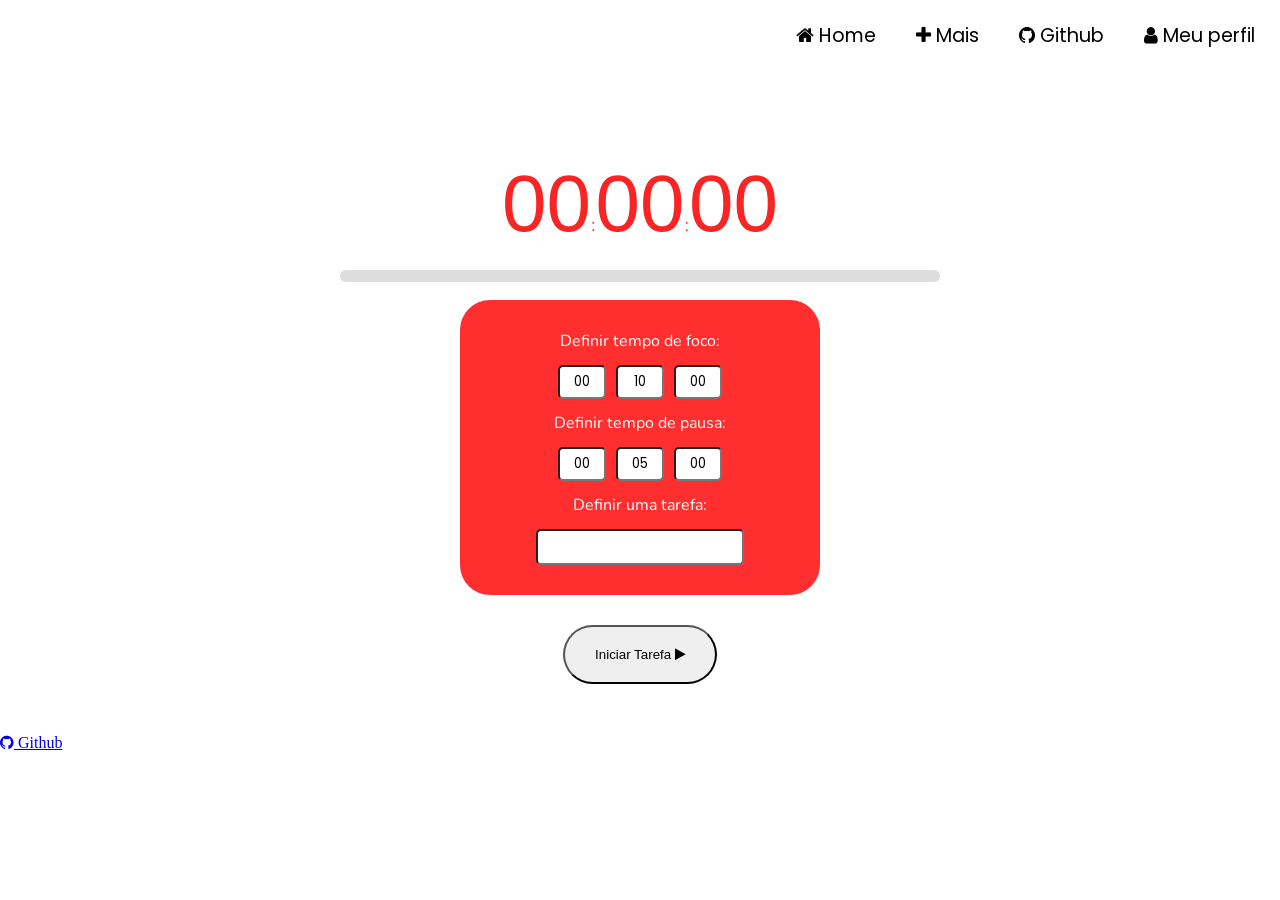
==== commit effce31e: "Progress bar has been added. CSS style modified. Better stylesheet to the web site" ====
--- a/index.html
+++ b/index.html
@@ -66,16 +66,16 @@
 
 
     <section class="pomodoro-app" id="pomodoro-app">
-        <span class="section-sticker-main">Cronômetro pomodoro</span>
 
         <div class="timer-container">
-            <h2 id="timer-status" style="font-family: 'Poppins';">Pronto para começar?</h2>
-
             <div class="timer-display">
+                <h2 id="timer-status"></h2>
                 <span id="hours">00</span>:<span id="minutes">00</span>:<span id="seconds">00</span>
             </div>
 
-
+            <div class="progress-container">
+                <div class="progress-fill" id="progress-fill"></div>
+            </div><br>
 
             <div class="timer-setup" id="timer-setup">
                 <label for="user-time">Definir tempo de foco:</label>
@@ -97,9 +97,6 @@
                 <label for="task-input">Definir uma tarefa:</label>
                 <input type="text" id="task-input">
             </div>
-
-
-
             <div class="button-control-group" style="margin-top: 20px;">
                 <button id="btn-start" class="start-app-button">
                     Iniciar Tarefa <i class="fa fa-play"></i>
@@ -145,10 +142,6 @@
                     dependendo
                     do ritmo e da capacidade de concentração de cada pessoa.
                 </p>
-
-                <div class="timer-img">
-                    <img src="assets-pomodoro/17543960_2002.i515.001_modern_students_flat_icons-13.svg" alt="">
-                </div>
             </div>
         </section>
 
--- a/tomatodoro.css
+++ b/tomatodoro.css
@@ -6,7 +6,7 @@
 }
 
 body {
-  background-color: #e7e7e7;
+  background-color: #ffffff;
 }
 
 header {
@@ -113,29 +113,6 @@
   font-family: "Nunito";
 }
 
-.section-sticker-main {
-  font-family: "Nunito";
-  background-color: red;
-  color: white;
-  padding: 5px;
-  border-radius: 15px;
-}
-
-.timer-img {
-  width: 30%;
-  display: flex;
-  justify-content: center;
-  background-color: rgb(235, 76, 76);
-  border-radius: 700px 10px 800px 700px;
-  padding: 10px;
-}
-
-.timer-img img {
-  width: 80%;
-  max-width: 500px;
-  height: auto;
-}
-
 #ElementHided {
   display: none;
 }
@@ -188,15 +165,42 @@
   display: none;
 }
 
-#timer-status h2 {
-  font-family: "Cabin" !important;
-}
-
 .timer-display {
-  font-size: 4rem;
+  display: inline-block;
+  justify-content: center;
+  margin-bottom: 10px;
   font-family: "Poppins", sans-serif;
-  font-weight: 700;
-  margin: 20px 0;
+  font-weight: 300;
+  color: rgb(249, 36, 36);
+  padding: 10px 25px;
+  border-radius: 10px;
+}
+
+.progress-container {
+  display: flex;
+  justify-content: center;
+  align-items: center;
+  margin: 0 auto;
+  background-color: #ddd;
+  width: 50%;
+  height: 12px;
+  border-radius: 10px;
+  overflow: hidden;
+}
+
+.progress-fill {
+  background-color: red;
+  height: 100%;
+  transition: width 0.5s linear;
+}
+
+.timer-display span {
+  font-size: 5em;
+}
+
+.timer-display h2 {
+  font-family: "Poppins";
+  font-weight: 400;
 }
 
 .timer-setup {
@@ -204,20 +208,28 @@
   flex-direction: column;
   justify-content: center;
   align-items: center;
-  background-color: white;
-  padding: 30px;
-  width: 50%;
+  background-color: #ff2f2f;
+  color: white;
+  padding: 30px 20px;
+  width: 30%;
   gap: 13px;
   border-radius: 30px;
   margin: 0 auto;
 }
 
+input::-webkit-outer-spin-button,
+input::-webkit-inner-spin-button {
+  -webkit-appearance: none;
+  margin: 0;
+}
+
 .timer-setup label {
   font-family: "Nunito", sans-serif;
 }
 
 .timer-setup input {
   padding: 5px;
+  text-align: center;
   font-family: "Poppins";
   border-radius: 5px;
 }
@@ -233,7 +245,7 @@
 }
 
 .time-input-row input[type="number"] {
-  width: 4rem;
+  width: 2rem;
   text-align: center;
 }
 
@@ -246,7 +258,7 @@
 }
 
 .set-timer-container input {
-  width: 20%;
+  width: 15%;
 }
 
 .set-rest-container {
@@ -258,11 +270,11 @@
 }
 
 .set-rest-container input {
-  width: 20%;
+  width: 15%;
 }
 
 #task-input {
-  width: 60%;
+  width: 65%;
   padding: 6px;
 }
 
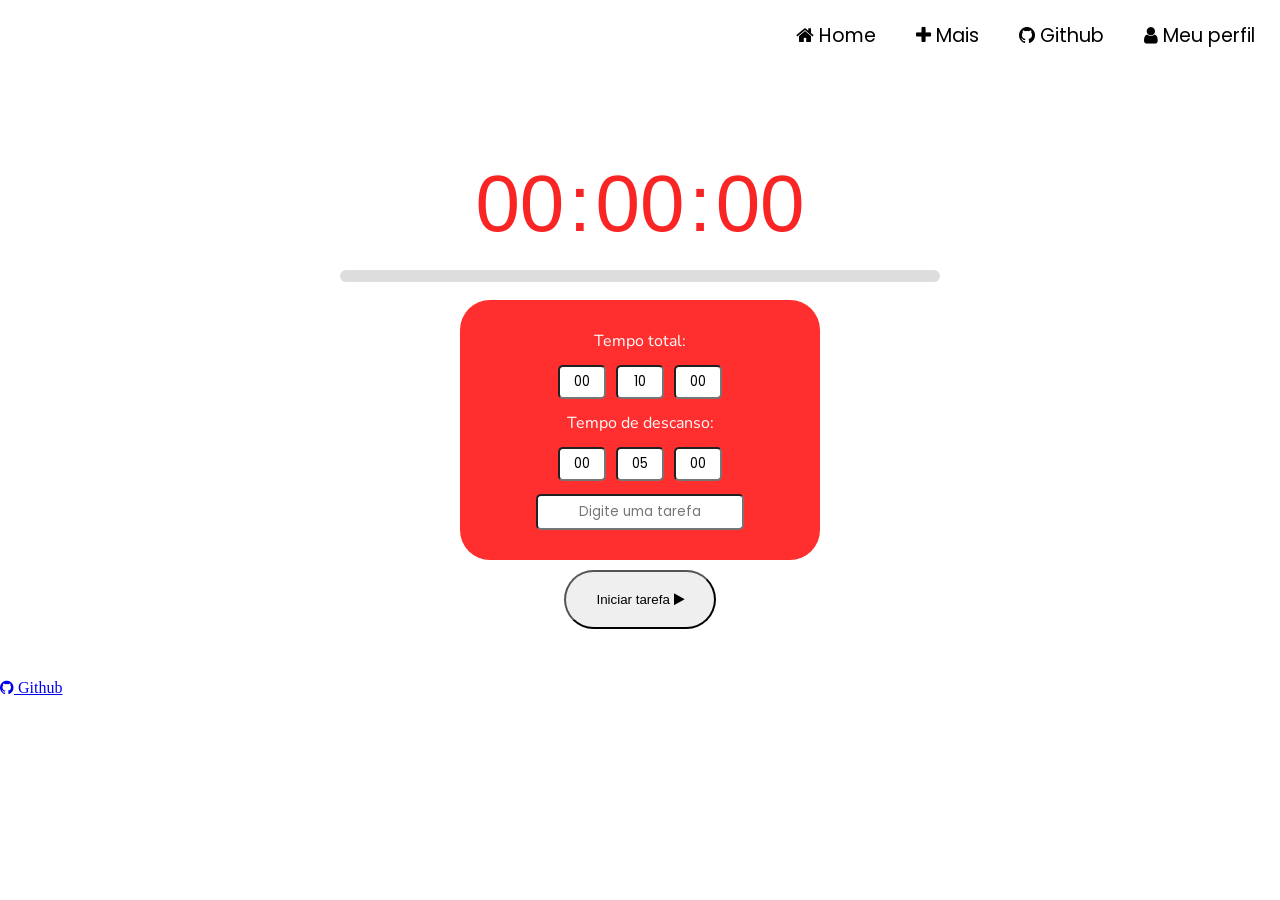
==== commit 3cde6c9a: "index.html file modified The index.html file has been modified; now the user can track the timer's p" ====
--- a/index.html
+++ b/index.html
@@ -1,183 +1,358 @@
 <!DOCTYPE html>
+
 <html lang="pt-BR">
 
 <head>
+
     <meta charset="UTF-8">
+
     <meta name="viewport" content="width=device-width, initial-scale=1.0">
+
     
+
     <script src="pomodoro.js" defer></script>
+
     <script src="https://cdn.jsdelivr.net/npm/sweetalert2@11"></script>
+
     
+
     <link rel="stylesheet" href="tomatodoro.css">
+
     </link>
 
+
+
     <link rel="preconnect" href="https://fonts.googleapis.com">
+
     <link rel="preconnect" href="https://fonts.gstatic.com" crossorigin>
+
     <link
+
         href="https://fonts.googleapis.com/css2?family=Poppins:ital,wght@0,100;0,200;0,300;0,400;0,500;0,600;0,700;0,800;0,900;1,100;1,200;1,300;1,400;1,500;1,600;1,700;1,800;1,900&display=swap"
+
         rel="stylesheet">
+
     <link rel="stylesheet" href="https://cdnjs.cloudflare.com/ajax/libs/font-awesome/4.7.0/css/font-awesome.min.css">
+
     <link rel="preconnect" href="https://fonts.googleapis.com">
+
     <link rel="preconnect" href="https://fonts.gstatic.com" crossorigin>
+
     <link href="https://fonts.googleapis.com/css2?family=Nunito:ital,wght@0,200..1000;1,200..1000&display=swap"
+
         rel="stylesheet">
 
+
+
     <title>Pomodorito</title>
+
 </head>
 
+
+
 <body>
+
     <header>
+
         <div class="nav-mobile-button">
+
             <button class="open-sidebar">
+
                 <i class="fa fa-bars"></i>
+
             </button>
+
         </div>
 
+
+
         <nav class="navbar-desktop">
+
             <a href="" class="site-logo">
+
                 <img src="assets-pomodoro/189981190_03f78755-e337-4c90-8164-d362b39601be.svg" alt="">
+
             </a>
+
             <ul class="nav-list-pc">
-                <li>
+
+                <li>
+
                     <a href="">
+
                         <i class="fa fa-home"></i> Home
-                    </a>
-                </li>
-                <li>
+
+                    </a>
+
+                </li>
+
+                <li>
+
                     <a class="show-hide-elements">
+
                         <i class="fa fa-plus" aria-hidden="true"></i> Mais
-                    </a>
-                </li>
-
-                <li>
+
+                    </a>
+
+                </li>
+
+
+
+                <li>
+
                     <a href="https://github.com/4rauj6">
+
                         <i class="fa fa-github"></i> Github
-                    </a>
-                </li>
-
-                <li>
+
+                    </a>
+
+                </li>
+
+
+
+                <li>
+
                     <a onclick="openUserProfile()" class="profile-icon">
+
                         <i class="fa fa-user"></i> Meu perfil
-                    </a>
-                </li>
+
+                    </a>
+
+                </li>
+
             </ul>
+
         </nav>
+
     </header>
 
 
+
+
+
     <section class="pomodoro-app" id="pomodoro-app">
 
         <div class="timer-container">
+
             <div class="timer-display">
+
                 <h2 id="timer-status"></h2>
-                <span id="hours">00</span>:<span id="minutes">00</span>:<span id="seconds">00</span>
+
+                <span id="hours">00</span> <span>:</span>
+
+                
+
+                <span id="minutes">00</span> <span>:</span>
+
+                
+
+                <span id="seconds">00</span>
+
             </div>
 
+
+
             <div class="progress-container">
+
                 <div class="progress-fill" id="progress-fill"></div>
+
             </div><br>
 
+
+
             <div class="timer-setup" id="timer-setup">
-                <label for="user-time">Definir tempo de foco:</label>
-                
+
+                <label for="user-time" id="task-time">Tempo total:</label>
+
+                
+
                 <div class="set-timer-container">
+
                     <input type="number" class="hours-focus" value="00" inputmode="numeric" required>
+
                     <input type="number" class="minutes-focus" value="10" inputmode="numeric" required>
+
                     <input type="number" class="seconds-focus" value="00" inputmode="numeric" required>
+
                 </div>
 
-                <label for="rest-time">Definir tempo de pausa:</label>
-                
+
+
+                <label for="rest-time" id="task-rest-time">Tempo de descanso:</label>
+
+                
+
                 <div class="set-rest-container">
+
                     <input type="number" class="hours-rest"  value="00" inputmode="numeric" required>
+
                     <input type="number" class="minutes-rest" value="05" inputmode="numeric" required>
+
                     <input type="number" class="seconds-rest" value="00" inputmode="numeric" required>
+
                 </div>
-                
-                <label for="task-input">Definir uma tarefa:</label>
-                <input type="text" id="task-input">
+
+                <input type="text" id="task-input" placeholder="Digite uma tarefa">
+
             </div>
-            <div class="button-control-group" style="margin-top: 20px;">
+
+            <div class="button-control-group">
+
                 <button id="btn-start" class="start-app-button">
-                    Iniciar Tarefa <i class="fa fa-play"></i>
+
+                    Iniciar tarefa <i class="fa fa-play"></i>
+
                 </button>
 
+                
+
                 <button id="btn-pause" onclick="pauseTimer()" class="homepage-button" style="display: none;">
+
                     Pausar <i class="fa fa-pause"></i>
+
                 </button>
 
+
+
                 <button id="btn-reset" onclick="resetTimer()" class="homepage-button">
+
                     Resetar <i class="fa fa-refresh"></i>
+
                 </button>
+
             </div>
+
         </div>
+
     </section>
 
+
+
     <div id="ElementHided">
+
         <section id="know-about-pomodoro" class="know-more">
+
             <span class="section-sticker">Conhecendo melhor</span>
+
             <h1>O que é o método pomodoro?</h1>
 
+
+
             <div class="content1">
+
                 <p class="pomodoro-description">
+
                     O método Pomodoro é uma técnica de gerenciamento de tempo desenvolvida por Francesco Cirillo no final
+
                     dos anos 1980. Seu objetivo principal é aumentar a produtividade e a concentração, dividindo o trabalho
+
                     em
+
                     intervalos curtos e intensos, intercalados com pequenas pausas. Ele funciona de forma simples e clara:
+
                     Escolher uma tarefa a ser realizada.
 
+
+
                     Definir um timer para 25 minutos, período chamado de “Pomodoro”, durante o qual você se dedica
+
                     exclusivamente à tarefa, sem distrações.
+
                     Trabalhar até o timer tocar. Se surgir alguma interrupção, anotá-la para resolver depois.
+
                     Fazer uma pausa curta de 5 minutos, relaxando a mente.
+
                     Repetir o ciclo. Após quatro Pomodoros consecutivos, faz-se uma pausa mais longa, geralmente de 15 a 30
+
                     minutos, para descansar profundamente.
 
+
+
                     Os principais benefícios do método Pomodoro incluem:
+
                     Maior foco e produtividade, pois promove atenção plena à tarefa.
+
                     Redução da procrastinação, ao dividir grandes tarefas em blocos menores.
+
                     Melhor gerenciamento de tempo, com consciência de quanto tempo se gasta em cada atividade.
+
                     Prevenção do cansaço mental, graças às pausas regulares.
+
                     Além disso, o método é altamente flexível: pode ser adaptado a diferentes durações de Pomodoro,
+
                     dependendo
+
                     do ritmo e da capacidade de concentração de cada pessoa.
+
                 </p>
+
             </div>
+
         </section>
 
+
+
         <section id="about" class="about">
+
             <p class="section-sticker-2">Sobre o projeto</p>
+
             <h1>Conhecendo o projeto a fundo</h1>
 
+
+
             <p class="about-project">
+
                 Esta aplicação é uma prova de conceito criada por João Victor Araújo de Sousa. O seu intuído é apenas (e
+
                 únicamente) o aprendizado e o treinamento das habilidades como desenvolvedor Front-End de seu autor. Com o
+
                 auxílio do Professor Eduardo do curso de Desenvolvimento de Sistemas do SENAI MA, este App-Web nãoo teria
+
                 sido desenvolvido e aperfeiçoado. Seu intuíto foi pensado para ser uma aplição de fácil entendimento,
+
                 manuntenção e funcionamento.
+
             </p>
+
         </section>
+
     </div>
 
+
+
     <section id="profile-page">
+
         <div class="profile-main-page">
 
+
+
         </div>
+
     </section>
 
+
+
     <section class="footer">
+
         <footer>
+
             <ul>
-                <li>
+
+                <li>
+
                     <a href="https://github.com/4rauj6">
+
                         <i class="fa fa-github"></i> Github
-                    </a>
-                </li>
+
+                    </a>
+
+                </li>
+
             </ul>
+
         </footer>
+
     </section>
+
 </body>
-
-
-
 </html>
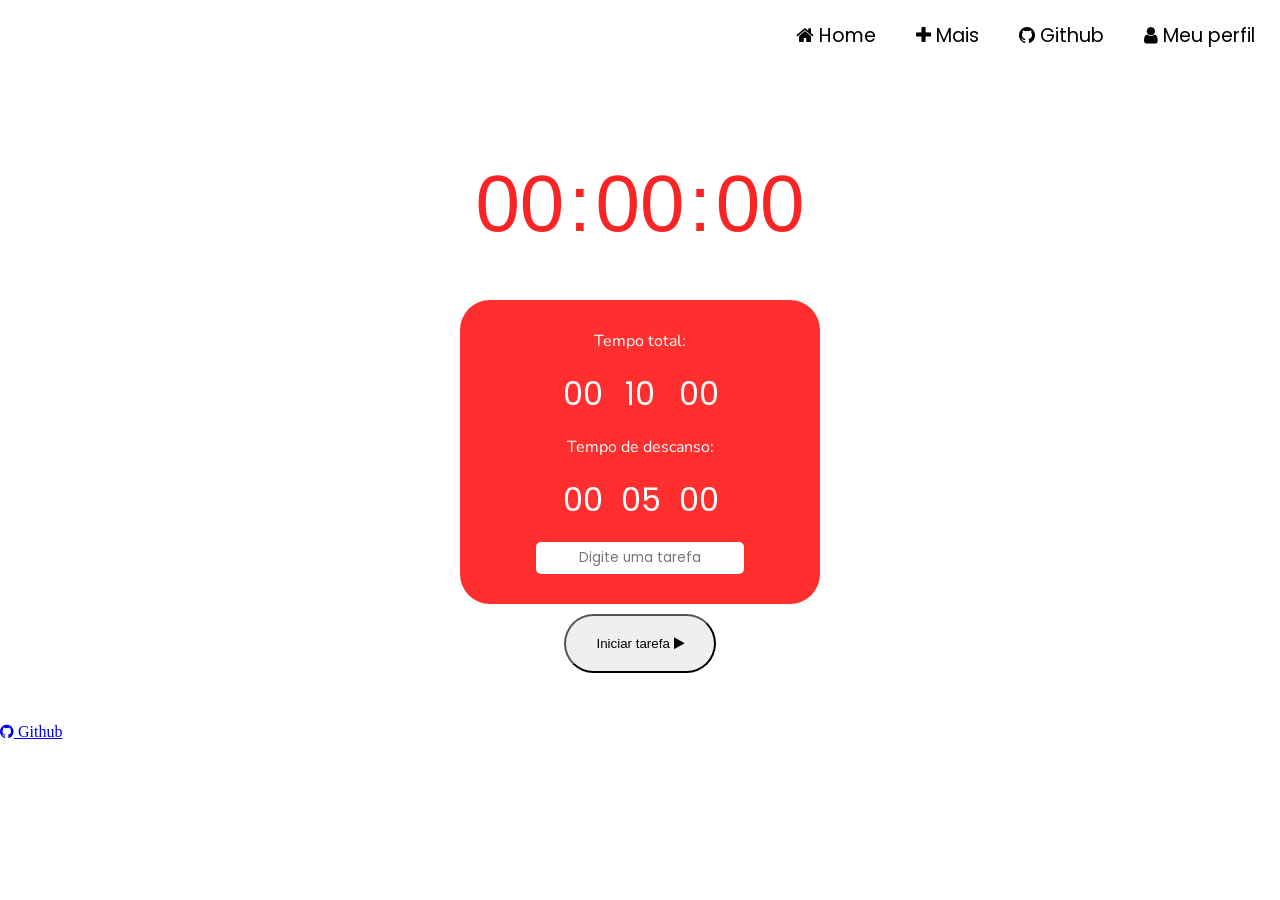
==== commit b690c027: "Add Pomodoro app structure to index.html This commit updates the index.html file by adding the Pomod" ====
--- a/index.html
+++ b/index.html
@@ -2,6 +2,8 @@
 
 <html lang="pt-BR">
 
+
+
 <head>
 
     <meta charset="UTF-8">
@@ -140,219 +142,223 @@
 
                 <span id="hours">00</span> <span>:</span>
 
+                <span id="minutes">00</span> <span>:</span>
+
+                <span id="seconds">00</span>
+
+            </div>
+
+
+
+            <div class="progress-container">
+
+                <div class="progress-fill" id="progress-fill"></div>
+
+            </div><br>
+
+
+
+            <div class="timer-setup" id="timer-setup">
+
+                <label for="user-time" id="task-time">Tempo total:</label>
+
                 
 
-                <span id="minutes">00</span> <span>:</span>
+                <div class="set-timer-container">
+
+                    <input type="number" class="hours-focus" value="00" inputmode="numeric" required>
+
+                    <input type="number" class="minutes-focus" value="10" inputmode="numeric" required>
+
+                    <input type="number" class="seconds-focus" value="00" inputmode="numeric" required>
+
+                </div>
+
+
+
+                <label for="rest-time" id="task-rest-time">Tempo de descanso:</label>
 
                 
 
-                <span id="seconds">00</span>
+                <div class="set-rest-container">
+
+                    <input type="number" class="hours-rest"  value="00" inputmode="numeric" required>
+
+                    <input type="number" class="minutes-rest" value="05" inputmode="numeric" required>
+
+                    <input type="number" class="seconds-rest" value="00" inputmode="numeric" required>
+
+                </div>
+
+                <input type="text" id="task-input" placeholder="Digite uma tarefa">
 
             </div>
 
-
-
-            <div class="progress-container">
-
-                <div class="progress-fill" id="progress-fill"></div>
-
-            </div><br>
-
-
-
-            <div class="timer-setup" id="timer-setup">
-
-                <label for="user-time" id="task-time">Tempo total:</label>
+            <div class="button-control-group">
+
+                <button id="btn-start" class="start-app-button">
+
+                    Iniciar tarefa <i class="fa fa-play"></i>
+
+                </button>
 
                 
 
-                <div class="set-timer-container">
-
-                    <input type="number" class="hours-focus" value="00" inputmode="numeric" required>
-
-                    <input type="number" class="minutes-focus" value="10" inputmode="numeric" required>
-
-                    <input type="number" class="seconds-focus" value="00" inputmode="numeric" required>
-
-                </div>
-
-
-
-                <label for="rest-time" id="task-rest-time">Tempo de descanso:</label>
-
-                
-
-                <div class="set-rest-container">
-
-                    <input type="number" class="hours-rest"  value="00" inputmode="numeric" required>
-
-                    <input type="number" class="minutes-rest" value="05" inputmode="numeric" required>
-
-                    <input type="number" class="seconds-rest" value="00" inputmode="numeric" required>
-
-                </div>
-
-                <input type="text" id="task-input" placeholder="Digite uma tarefa">
+                <button id="btn-pause" onclick="pauseTimer()" class="homepage-button" style="display: none;">
+
+                    Pausar <i class="fa fa-pause"></i>
+
+                </button>
+
+
+
+                <button id="btn-reset" onclick="resetTimer()" class="homepage-button">
+
+                    Resetar <i class="fa fa-refresh"></i>
+
+                </button>
 
             </div>
 
-            <div class="button-control-group">
-
-                <button id="btn-start" class="start-app-button">
-
-                    Iniciar tarefa <i class="fa fa-play"></i>
-
-                </button>
-
-                
-
-                <button id="btn-pause" onclick="pauseTimer()" class="homepage-button" style="display: none;">
-
-                    Pausar <i class="fa fa-pause"></i>
-
-                </button>
-
-
-
-                <button id="btn-reset" onclick="resetTimer()" class="homepage-button">
-
-                    Resetar <i class="fa fa-refresh"></i>
-
-                </button>
+        </div>
+
+    </section>
+
+
+
+    <div id="ElementHided">
+
+        <section id="know-about-pomodoro" class="know-more">
+
+            <span class="section-sticker">Conhecendo melhor</span>
+
+            <h1>O que é o método pomodoro?</h1>
+
+
+
+            <div class="content1">
+
+                <p class="pomodoro-description">
+
+                    O método Pomodoro é uma técnica de gerenciamento de tempo desenvolvida por Francesco Cirillo no final
+
+                    dos anos 1980. Seu objetivo principal é aumentar a produtividade e a concentração, dividindo o trabalho
+
+                    em
+
+                    intervalos curtos e intensos, intercalados com pequenas pausas. Ele funciona de forma simples e clara:
+
+                    Escolher uma tarefa a ser realizada.
+
+
+
+                    Definir um timer para 25 minutos, período chamado de “Pomodoro”, durante o qual você se dedica
+
+                    exclusivamente à tarefa, sem distrações.
+
+                    Trabalhar até o timer tocar. Se surgir alguma interrupção, anotá-la para resolver depois.
+
+                    Fazer uma pausa curta de 5 minutos, relaxando a mente.
+
+                    Repetir o ciclo. Após quatro Pomodoros consecutivos, faz-se uma pausa mais longa, geralmente de 15 a 30
+
+                    minutos, para descansar profundamente.
+
+
+
+                    Os principais benefícios do método Pomodoro incluem:
+
+                    Maior foco e produtividade, pois promove atenção plena à tarefa.
+
+                    Redução da procrastinação, ao dividir grandes tarefas em blocos menores.
+
+                    Melhor gerenciamento de tempo, com consciência de quanto tempo se gasta em cada atividade.
+
+                    Prevenção do cansaço mental, graças às pausas regulares.
+
+                    Além disso, o método é altamente flexível: pode ser adaptado a diferentes durações de Pomodoro,
+
+                    dependendo
+
+                    do ritmo e da capacidade de concentração de cada pessoa.
+
+                </p>
 
             </div>
 
+        </section>
+
+
+
+        <section id="about" class="about">
+
+            <p class="section-sticker-2">Sobre o projeto</p>
+
+            <h1>Conhecendo o projeto a fundo</h1>
+
+
+
+            <p class="about-project">
+
+                Esta aplicação é uma prova de conceito criada por João Victor Araújo de Sousa. O seu intuído é apenas (e
+
+                únicamente) o aprendizado e o treinamento das habilidades como desenvolvedor Front-End de seu autor. Com o
+
+                auxílio do Professor Eduardo do curso de Desenvolvimento de Sistemas do SENAI MA, este App-Web nãoo teria
+
+                sido desenvolvido e aperfeiçoado. Seu intuíto foi pensado para ser uma aplição de fácil entendimento,
+
+                manuntenção e funcionamento.
+
+            </p>
+
+        </section>
+
+    </div>
+
+
+
+    <section id="profile-page">
+
+        <div class="profile-main-page">
+
+
+
         </div>
 
     </section>
 
 
 
-    <div id="ElementHided">
-
-        <section id="know-about-pomodoro" class="know-more">
-
-            <span class="section-sticker">Conhecendo melhor</span>
-
-            <h1>O que é o método pomodoro?</h1>
-
-
-
-            <div class="content1">
-
-                <p class="pomodoro-description">
-
-                    O método Pomodoro é uma técnica de gerenciamento de tempo desenvolvida por Francesco Cirillo no final
-
-                    dos anos 1980. Seu objetivo principal é aumentar a produtividade e a concentração, dividindo o trabalho
-
-                    em
-
-                    intervalos curtos e intensos, intercalados com pequenas pausas. Ele funciona de forma simples e clara:
-
-                    Escolher uma tarefa a ser realizada.
-
-
-
-                    Definir um timer para 25 minutos, período chamado de “Pomodoro”, durante o qual você se dedica
-
-                    exclusivamente à tarefa, sem distrações.
-
-                    Trabalhar até o timer tocar. Se surgir alguma interrupção, anotá-la para resolver depois.
-
-                    Fazer uma pausa curta de 5 minutos, relaxando a mente.
-
-                    Repetir o ciclo. Após quatro Pomodoros consecutivos, faz-se uma pausa mais longa, geralmente de 15 a 30
-
-                    minutos, para descansar profundamente.
-
-
-
-                    Os principais benefícios do método Pomodoro incluem:
-
-                    Maior foco e produtividade, pois promove atenção plena à tarefa.
-
-                    Redução da procrastinação, ao dividir grandes tarefas em blocos menores.
-
-                    Melhor gerenciamento de tempo, com consciência de quanto tempo se gasta em cada atividade.
-
-                    Prevenção do cansaço mental, graças às pausas regulares.
-
-                    Além disso, o método é altamente flexível: pode ser adaptado a diferentes durações de Pomodoro,
-
-                    dependendo
-
-                    do ritmo e da capacidade de concentração de cada pessoa.
-
-                </p>
-
-            </div>
-
-        </section>
-
-
-
-        <section id="about" class="about">
-
-            <p class="section-sticker-2">Sobre o projeto</p>
-
-            <h1>Conhecendo o projeto a fundo</h1>
-
-
-
-            <p class="about-project">
-
-                Esta aplicação é uma prova de conceito criada por João Victor Araújo de Sousa. O seu intuído é apenas (e
-
-                únicamente) o aprendizado e o treinamento das habilidades como desenvolvedor Front-End de seu autor. Com o
-
-                auxílio do Professor Eduardo do curso de Desenvolvimento de Sistemas do SENAI MA, este App-Web nãoo teria
-
-                sido desenvolvido e aperfeiçoado. Seu intuíto foi pensado para ser uma aplição de fácil entendimento,
-
-                manuntenção e funcionamento.
-
-            </p>
-
-        </section>
-
-    </div>
-
-
-
-    <section id="profile-page">
-
-        <div class="profile-main-page">
-
-
-
-        </div>
+    <section class="footer">
+
+        <footer>
+
+            <ul>
+
+                <li>
+
+                    <a href="https://github.com/4rauj6">
+
+                        <i class="fa fa-github"></i> Github
+
+                    </a>
+
+                </li>
+
+            </ul>
+
+        </footer>
 
     </section>
 
-
-
-    <section class="footer">
-
-        <footer>
-
-            <ul>
-
-                <li>
-
-                    <a href="https://github.com/4rauj6">
-
-                        <i class="fa fa-github"></i> Github
-
-                    </a>
-
-                </li>
-
-            </ul>
-
-        </footer>
-
-    </section>
-
 </body>
+
+
+
+
+
+
+
 </html>
+
--- a/tomatodoro.css
+++ b/tomatodoro.css
@@ -1,567 +1,1099 @@
 * {
+
   margin: 0;
+
   box-sizing: border-box;
+
   padding: 0;
+
   scroll-behavior: smooth;
-}
+
+}
+
+
 
 body {
+
   background-color: #ffffff;
-}
+
+}
+
+
 
 header {
+
   height: 12vh;
-}
+
+}
+
+
 
 .nav-mobile-button {
+
   display: none;
-}
+
+}
+
+
 
 .navbar-desktop {
+
   position: fixed;
-  display: flex;
-  align-items: center;
+
+  display: flex;
+
+  align-items: center;
+
   justify-content: space-between;
+
   background-color: white;
+
   padding: 10px;
+
   width: 100%;
+
   font-family: "Poppins";
+
   z-index: 999;
-}
+
+}
+
+
 
 .navbar-desktop a {
+
   cursor: pointer;
-}
+
+}
+
+
 
 .site-logo {
-  display: flex;
+
+  display: flex;
+
   justify-content: flex-start;
-}
+
+}
+
+
 
 .site-logo img {
+
   height: 50px;
+
   width: auto;
+
   margin-left: 10px;
-}
+
+}
+
+
 
 .nav-list-pc {
-  display: flex;
+
+  display: flex;
+
   gap: 40px;
+
   margin: 0;
+
   padding: 0 15px;
+
   list-style: none;
+
   justify-content: right;
+
   flex: 1;
-}
+
+}
+
+
 
 .nav-list-pc li a {
+
   color: black;
+
   text-decoration: none;
+
   font-size: 1.2em;
+
   transition: color 0.4s ease-in-out;
+
   cursor: pointer;
-}
+
+}
+
+
 
 .nav-list-pc li a:hover {
+
   color: red;
-}
+
+}
+
+
 
 #button2 {
+
   background-color: rgba(255, 255, 255, 0);
+
   color: #be3939;
+
   border: 2px solid #ff0000;
-}
+
+}
+
+
 
 #button2:hover {
+
   background-color: #ff0000;
+
   color: white;
-}
+
+}
+
+
 
 #know-about-pomodoro {
+
   background-color: white;
+
   border-radius: 150px 150px 0 0;
+
   padding: 10px 30px 90px;
-}
+
+}
+
+
 
 #know-about-pomodoro h1 {
+
   font-size: 2.5em;
+
   color: #141414;
+
   margin-bottom: 20px;
+
   text-align: center;
+
   font-family: "Poppins";
-}
+
+}
+
+
 
 .content1 {
-  display: flex;
-  justify-content: center;
-  align-items: center;
+
+  display: flex;
+
+  justify-content: center;
+
+  align-items: center;
+
   gap: 70px;
-}
+
+}
+
+
 
 .pomodoro-description {
+
   font-family: "Nunito";
+
   text-align: center;
+
   width: 40%;
+
   font-size: 1.3em;
-}
+
+}
+
+
 
 .section-sticker {
-  display: flex;
-  justify-content: center;
-  align-items: center;
+
+  display: flex;
+
+  justify-content: center;
+
+  align-items: center;
+
   height: 7vh;
+
   font-family: "Nunito";
-}
+
+}
+
+
 
 #ElementHided {
+
   display: none;
-}
+
+}
+
+
 
 #ElementHided.active {
-  display: flex;
+
+  display: flex;
+
   flex-direction: column;
-}
+
+}
+
+
 
 #about {
-  display: flex;
+
+  display: flex;
+
   flex-direction: column;
-  justify-content: center;
-  align-items: center;
+
+  justify-content: center;
+
+  align-items: center;
+
   background-color: rgb(235, 76, 76);
+
   color: white;
+
   padding: 90px 30px;
-}
+
+}
+
+
 
 #about span {
+
   margin-top: 10px;
+
   margin-bottom: 10px;
+
   width: 10%;
+
   font-size: 1em;
-}
+
+}
+
+
 
 #about h1 {
+
   font-family: "Poppins";
-}
+
+}
+
+
 
 .about-project {
+
   margin-top: 10px;
-  display: flex;
+
+  display: flex;
+
   flex-direction: column;
-  justify-content: center;
-  align-items: center;
+
+  justify-content: center;
+
+  align-items: center;
+
   text-align: center;
+
   width: 70%;
+
   font-family: "Nunito";
-}
+
+}
+
+
 
 .pomodoro-app {
+
   display: block;
+
   padding: 40px;
+
   text-align: center;
+
   font-family: "Cabin";
-}
+
+}
+
+
 
 .pomodoro-app.active {
+
   display: none;
-}
+
+}
+
+
 
 .timer-display {
+
   display: inline-block;
-  justify-content: center;
+
+  justify-content: center;
+
   margin-bottom: 10px;
+
   font-family: "Poppins", sans-serif;
+
   font-weight: 300;
+
   color: rgb(249, 36, 36);
+
   padding: 10px 25px;
+
   border-radius: 10px;
-}
+
+}
+
+
 
 .progress-container {
-  display: flex;
-  justify-content: center;
-  align-items: center;
+
+  display: flex;
+
+  justify-content: center;
+
+  align-items: center;
+
   margin: 0 auto;
-  background-color: #ddd;
+
+  background-color: ##9b9b9b;
+
   width: 50%;
+
   height: 12px;
+
   border-radius: 10px;
+
   overflow: hidden;
-}
+
+}
+
+
 
 .progress-fill {
+
   background-color: red;
+
   height: 100%;
+
   transition: width 0.5s linear;
-}
+
+}
+
+
 
 .timer-display span {
+
   font-size: 5em;
-}
+
+}
+
+
 
 .timer-display h2 {
+
   font-family: "Poppins";
+
   font-weight: 400;
-}
+
+}
+
+
 
 .timer-setup {
-  display: flex;
+
+  display: flex;
+
   flex-direction: column;
-  justify-content: center;
-  align-items: center;
+
+  justify-content: center;
+
+  align-items: center;
+
   background-color: #ff2f2f;
+
   color: white;
+
   padding: 30px 20px;
+
   width: 30%;
+
   gap: 13px;
+
   border-radius: 30px;
+
   margin: 0 auto;
-}
+
+}
+
+
 
 input::-webkit-outer-spin-button,
+
 input::-webkit-inner-spin-button {
+
   -webkit-appearance: none;
+
   margin: 0;
-}
+
+}
+
+
 
 .timer-setup label {
+
   font-family: "Nunito", sans-serif;
-}
+
+}
+
+
 
 .timer-setup input {
+
   padding: 5px;
+
   text-align: center;
+
   font-family: "Poppins";
+
   border-radius: 5px;
-}
+
+}
+
+
+
+.timer-setup input[type="number"] {
+
+  border: none;
+
+  background-color: transparent;
+
+  color: white;
+
+  font-size: 2em;
+
+}
+
+
+
+.timer-setup input[type="number"]:hover {
+
+  border: none;
+
+}
+
+
+
 .time-input-row {
-  display: flex;
-  align-items: center;
-  justify-content: center;
+
+  display: flex;
+
+  align-items: center;
+
+  justify-content: center;
+
   gap: 6px;
+
   margin-bottom: 50px;
+
   font-family: "Poppins", sans-serif;
+
   font-size: 1.1rem;
+
   font-weight: 600;
-}
+
+}
+
+
 
 .time-input-row input[type="number"] {
+
   width: 2rem;
+
   text-align: center;
-}
+
+}
+
+
 
 .set-timer-container {
-  display: flex;
+
+  display: flex;
+
   flex-direction: row;
+
   gap: 10px;
-  justify-content: center;
-  align-items: center;
-}
+
+  justify-content: center;
+
+  align-items: center;
+
+}
+
+
 
 .set-timer-container input {
+
   width: 15%;
-}
+
+}
+
+
 
 .set-rest-container {
-  display: flex;
+
+  display: flex;
+
   flex-direction: row;
+
   gap: 10px;
-  justify-content: center;
-  align-items: center;
-}
+
+  justify-content: center;
+
+  align-items: center;
+
+}
+
+
 
 .set-rest-container input {
+
   width: 15%;
-}
+
+}
+
+
 
 #task-input {
+
   width: 65%;
+
   padding: 6px;
-}
+
+  border: none;
+
+}
+
+
 
 .button-control-group {
+
   width: 100%;
+
   padding: 10px;
-  display: flex;
-  justify-content: center;
-  align-items: center;
+
+  display: flex;
+
+  justify-content: center;
+
+  align-items: center;
+
   margin: 0 auto;
+
   gap: 30px;
-}
+
+}
+
+
 
 .button-control-group button {
+
   border-radius: 30px;
+
   padding: 20px 30px;
-}
+
+}
+
+
 
 #btn-reset {
+
   display: none;
+
   background-color: transparent;
+
   border: solid 2px red;
+
   color: red;
-}
+
+}
+
+
 
 #btn-reset:hover {
+
   background-color: red;
+
   color: white;
-}
+
+}
+
+
 
 .swal2-popup {
+
   font-family: "Nunito";
-}
+
+}
+
+
 
 .profile-signin-page {
-  display: flex;
+
+  display: flex;
+
   flex-direction: row;
+
   gap: 60px;
-  justify-content: center;
-  align-items: center;
+
+  justify-content: center;
+
+  align-items: center;
+
   height: 70vh;
-}
+
+}
+
+
 
 .text-content-signin {
+
   text-align: center;
+
   margin-bottom: 80px;
+
   line-height: 1.4;
-}
+
+}
+
+
 
 .text-content-signin h2 {
+
   font-size: 2em;
-}
+
+}
+
+
 
 .text-content-signin p {
+
   font-size: 1.5em;
+
   width: 100%;
+
   margin-bottom: 10px;
-}
+
+}
+
+
 
 .text-content-signin img {
+
   width: 50%;
-}
+
+}
+
+
 
 #sign-in-form {
-  display: flex;
+
+  display: flex;
+
   flex-direction: column;
-  justify-content: center;
-  align-items: center;
+
+  justify-content: center;
+
+  align-items: center;
+
   text-align: center;
+
   gap: 20px;
+
   background-color: rgb(255, 255, 255);
+
   width: 35%;
+
   height: 60vh;
+
   border-radius: 20px;
+
   line-height: 0.5;
-}
+
+}
+
+
 
 #sign-in-form h3 {
+
   font-size: 2em;
-}
+
+}
+
+
 
 #sign-in-form p {
+
   font-size: 1.3em;
+
   line-height: 1;
+
   width: 60%;
+
   margin-bottom: 20px;
-}
+
+}
+
+
 
 #sign-in-form input[type="text"] {
+
   padding: 3px 10px;
-}
+
+}
+
+
 
 #sign-in-form input[type="submit"] {
+
   padding: 7px 72px;
+
   font-size: 1em;
+
   border: none;
+
   border-radius: 20px;
+
   cursor: pointer;
-  display: flex;
-  align-items: center;
+
+  display: flex;
+
+  align-items: center;
+
   background-color: transparent;
+
   color: red;
+
   border: solid 2px red;
+
   transition: 0.3s;
-}
+
+}
+
+
 
 #sign-in-form input[type="submit"]:hover {
+
   background-color: red;
+
   color: white;
-}
-
-@media (min-width: 360px) and (max-width: 730px) {
+
+}
+
+
+
+@media (min-width: 360px) and (max-width: 740px) {
+
   html,
+
   body {
+
     overflow-x: hidden;
+
     width: 100%;
-  }
-
-  .homepage {
+
+  }
+
+
+
+  .nav-mobile-button {
+
+    display: block;
+
+    padding: 15px;
+
+  }
+
+
+
+  .nav-mobile-button button {
+
+    position: fixed;
+
+    border: none;
+
+    color: red;
+
+    font-size: 2em;
+
+    background-color: white;
+
+    width: 45px;
+
+    height: 45px;
+
+    border-radius: 10px;
+
+    z-index: 1000;
+
+  }
+
+
+
+  .fa-times {
+
+    color: red;
+
+  }
+
+
+
+  .site-logo,
+
+  .navbar-desktop {
+
+    display: none;
+
+  }
+
+
+
+  .navbar-desktop.active {
+
+    position: fixed;
+
+    top: 70px;
+
+    display: flex;
+
     flex-direction: column;
-    height: auto;
+
+    justify-content: center;
+
+    align-items: center;
+
+    width: 100%;
+
+    height: 100vh;
+
+    border-radius: 0 20px 20px 0;
+
+    animation: slideToLeft 0.2s ease-in-out forwards;
+
+  }
+
+
+
+  .navbar-desktop.active ul {
+
+    gap: 50px;
+
+    margin-bottom: 100px;
+
+    font-size: 1.4em;
+
+    flex-direction: column;
+
+  }
+
+
+
+  @keyframes slideToLeft {
+
+    from {
+
+      opacity: 0;
+
+      transform: translateX(-100%);
+
+    }
+
+
+
+    to {
+
+      opacity: 1;
+
+      transform: translateX(0);
+
+    }
+
+  }
+
+  
+
+  .timer-setup {
+
+    height: 100%;
+
+  }
+
+
+
+  .content1 {
+
+    flex-direction: column;
+
+    gap: 20px;
+
+  }
+
+
+
+  #know-about-pomodoro {
+
+    border-radius: 30px;
+
     padding: 40px 20px;
-    gap: 20px;
-  }
-
-  .nav-mobile-button {
-    display: block;
-    padding: 15px;
-  }
-
-  .nav-mobile-button button {
-    position: fixed;
-    border: none;
-    color: red;
-    font-size: 2em;
-    background-color: white;
-    width: 45px;
-    height: 45px;
-    border-radius: 10px;
-    z-index: 1000;
-  }
-
-  .fa-times {
-    color: red;
-  }
-
-  .site-logo,
-  .navbar-desktop {
-    display: none;
-  }
-
-  .navbar-desktop.active {
-    position: fixed;
-    top: 70px;
+
+  }
+
+
+
+  #know-about-pomodoro h1 {
+
+    font-size: 1.6em;
+
+    width: 100%;
+
+  }
+
+
+
+  .pomodoro-description {
+
+    width: 100%;
+
+    font-size: 1rem;
+
+    text-align: left;
+
+  }
+
+
+
+  #about {
+
+    padding: 40px 20px;
+
+  }
+
+
+
+  .section-sticker-2 {
+
+    font-size: 1em;
+
+    margin-bottom: 10px;
+
+    width: auto !important;
+
+  }
+
+
+
+  .about-project {
+
+    width: 100%;
+
+    font-size: 14px;
+
+  }
+
+
+
+  .about h1 {
+
+    font-size: 1.5em;
+
+    text-align: center;
+
+  }
+
+  
+
+  .timer-setup {
+
+    margin-top: 20px;
+
     display: flex;
+
     flex-direction: column;
-    justify-content: center;
+
+    width: 90%;
+
+    min-height: 20vh;
+
+}
+
+
+
+.set-timer-container input, .set-rest-container input{
+
+  width: 20%;
+
+}
+
+
+
+.set-timer-container, .set-rest-container {
+
+    border: 2px solid white;
+
+    border-radius: 20px;
+
+    width: 75%;
+
+}
+
+
+
+#task-time, #task-rest-time {
+
+  font-size: 1.3em;
+
+}
+
+
+
+#task-input {
+
+  width: 80%;
+
+  min-height: 35px;
+
+}
+
+
+
+
+
+.button-control-group {
+
+    display: flex;
+
+    flex-direction: row
+
+    gap: 1px;
+
+    width: 100%;
+
     align-items: center;
-    width: 100%;
-    height: 100vh;
-    border-radius: 0 20px 20px 0;
-    animation: slideToLeft 0.2s ease-in-out forwards;
-  }
-
-  .navbar-desktop.active ul {
-    gap: 50px;
-    margin-bottom: 100px;
-    font-size: 1.4em;
-    flex-direction: column;
-  }
-
-  @keyframes slideToLeft {
-    from {
-      opacity: 0;
-      transform: translateX(-100%);
-    }
-
-    to {
-      opacity: 1;
-      transform: translateX(0);
-    }
-  }
-
-  .homepage-left-content {
-    padding: 20px 10px;
-    text-align: center;
-    width: 100%;
-    line-height: 1.2;
-  }
-
-  .homepage-left-content h1 {
-    font-size: 2.2em;
-    width: 100%;
-  }
-
-  .homepage-left-content h3 {
-    font-size: 1.2em;
-    text-align: center;
-    width: 100% !important;
-    display: block;
-  }
-
-  .homepage-left-content p {
-    font-size: 1em;
-    width: 100%;
-  }
-
-  .homepage-right-content {
-    display: none;
-  }
-
-  .button-group {
-    flex-direction: column;
-    align-items: center;
-    width: 100%;
-    gap: 10px;
-  }
-
-  .homepage-button {
-    justify-content: center;
-    align-items: center;
-    width: 100%;
-    max-width: 280px;
-    padding: 12px 20px;
-  }
-
-  .content1 {
-    flex-direction: column;
-    gap: 20px;
-  }
-
-  #know-about-pomodoro {
-    margin-top: 200px;
-    border-radius: 30px;
-    padding: 40px 20px;
-  }
-
-  #know-about-pomodoro h1 {
-    font-size: 1.6em;
-    width: 100%;
-  }
-
-  .pomodoro-description {
-    width: 100%;
-    font-size: 1rem;
-    text-align: left;
-  }
-
-  .timer-img {
-    display: none;
-  }
-
-  #about {
-    padding: 40px 20px;
-  }
-
-  .section-sticker-2 {
-    font-size: 1em;
-    margin-bottom: 10px;
-    width: auto !important;
-  }
-
-  .about-project {
-    width: 100%;
-    font-size: 14px;
-  }
-
-  .about h1 {
-    font-size: 1.5em;
-    text-align: center;
-  }
-
-  .timer-setup {
-    width: 100%;
-    max-width: 320px;
-    font-size: 1em;
-    padding: 20px;
-  }
-
-  .button-control-group {
-    flex-direction: column;
-    width: 100%;
-    gap: 15px;
-  }
-
-  .button-control-group button {
-    width: 100%;
-    max-width: 280px;
-  }
-}
+
+}
+
+
+
+#btn-reset, #btn-pause  {
+
+  margin-top: 500px;
+
+  }
